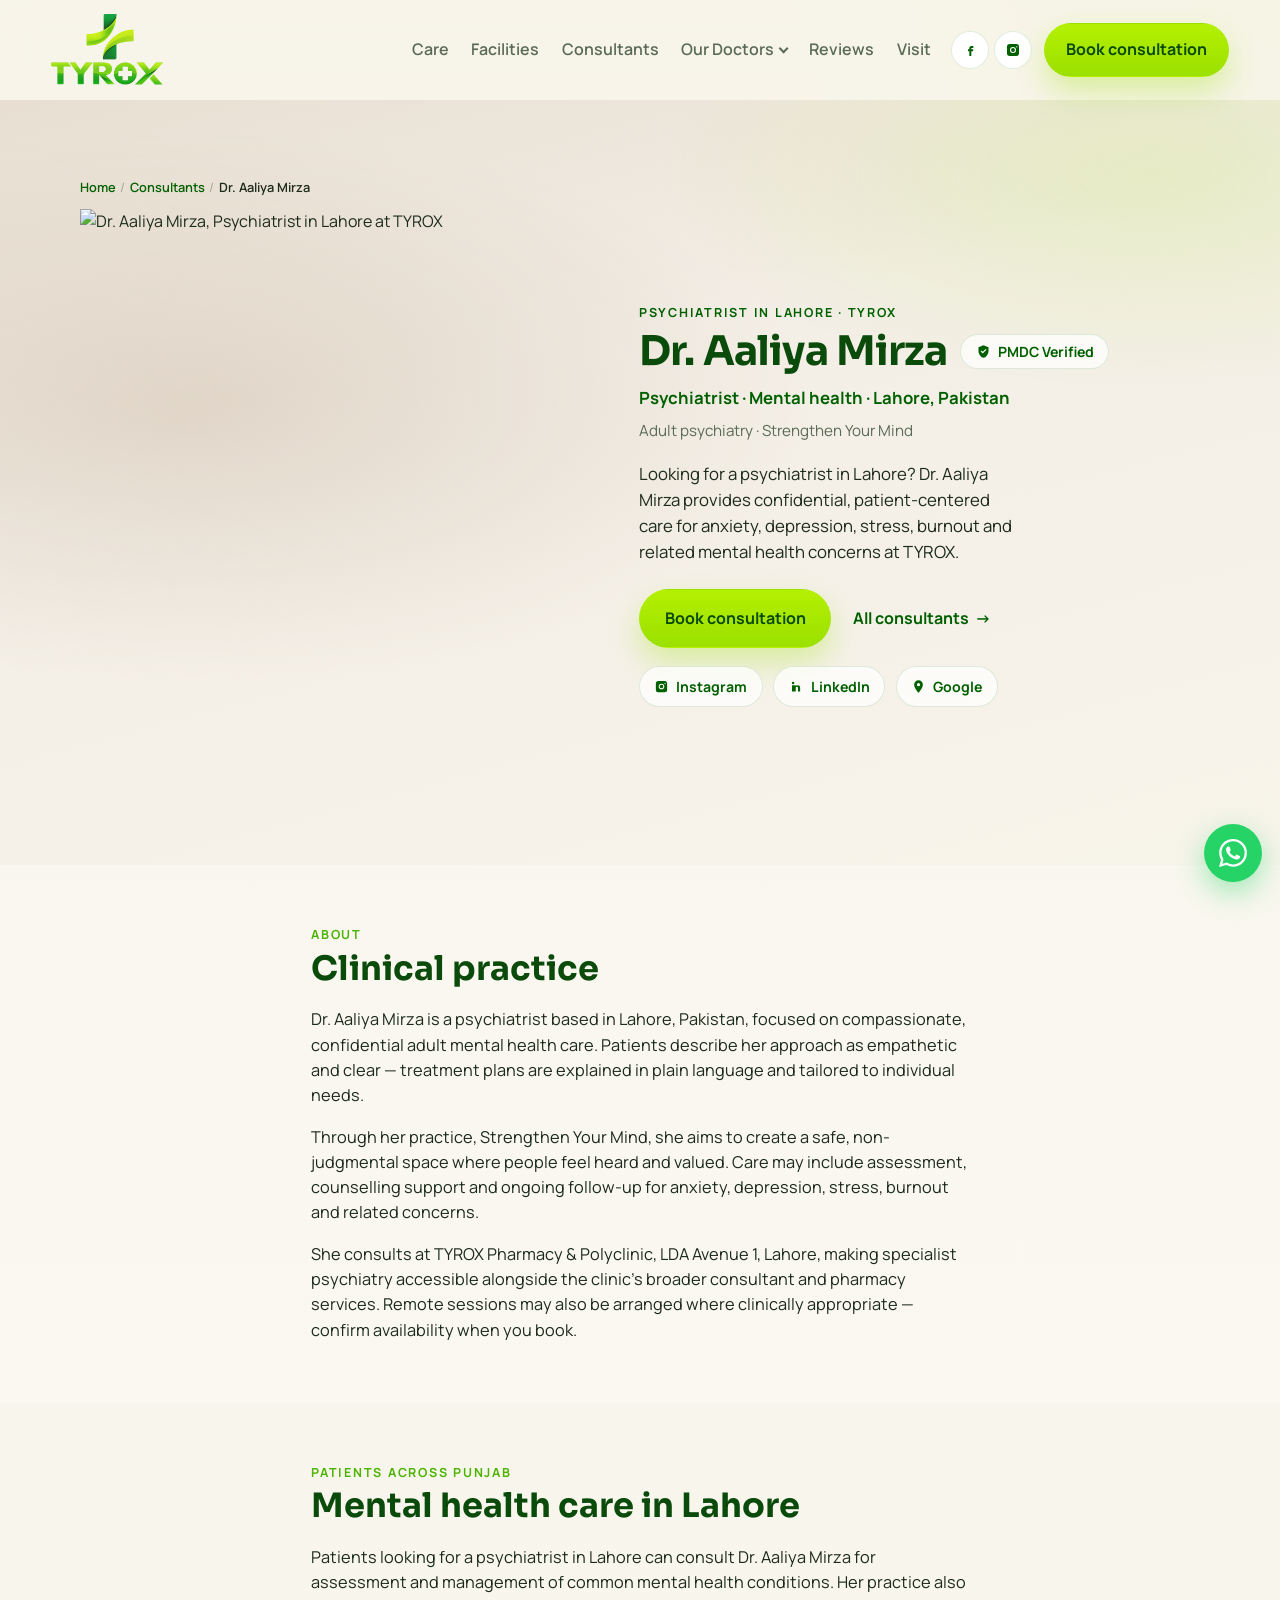
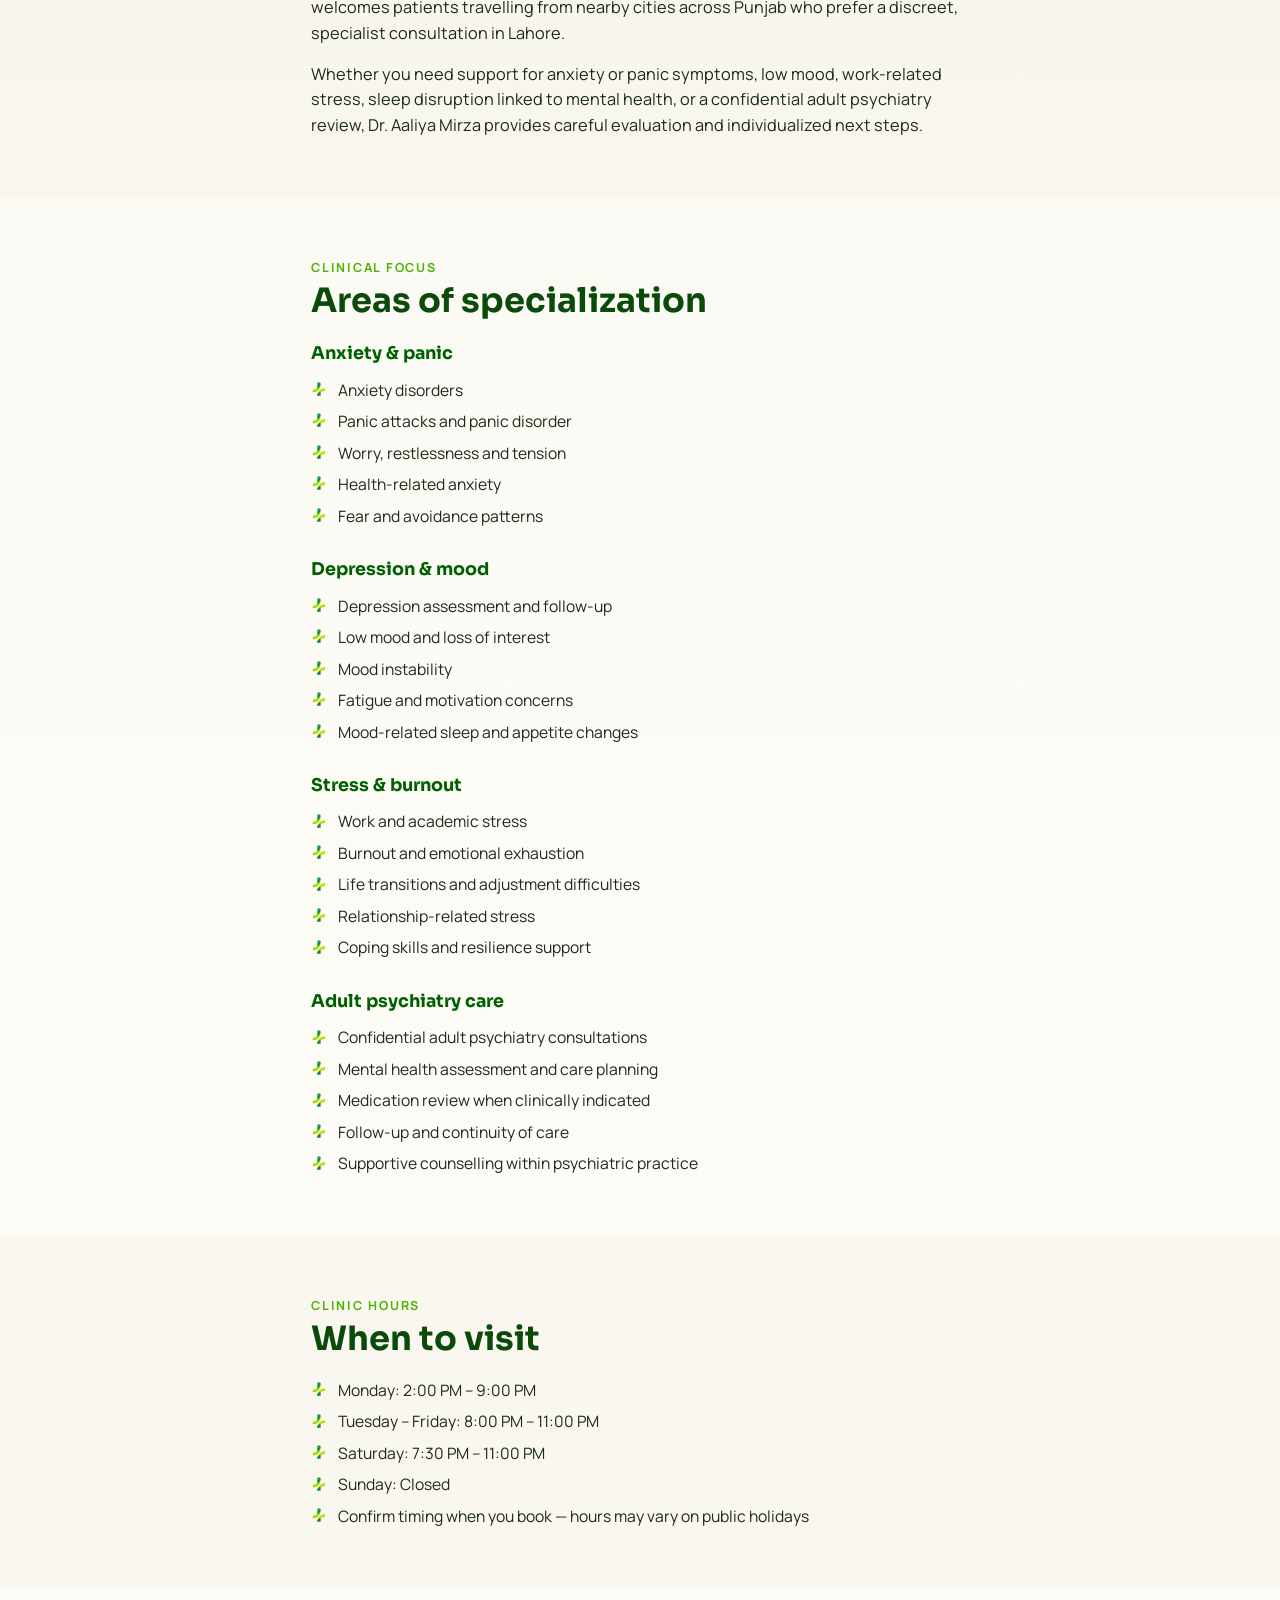
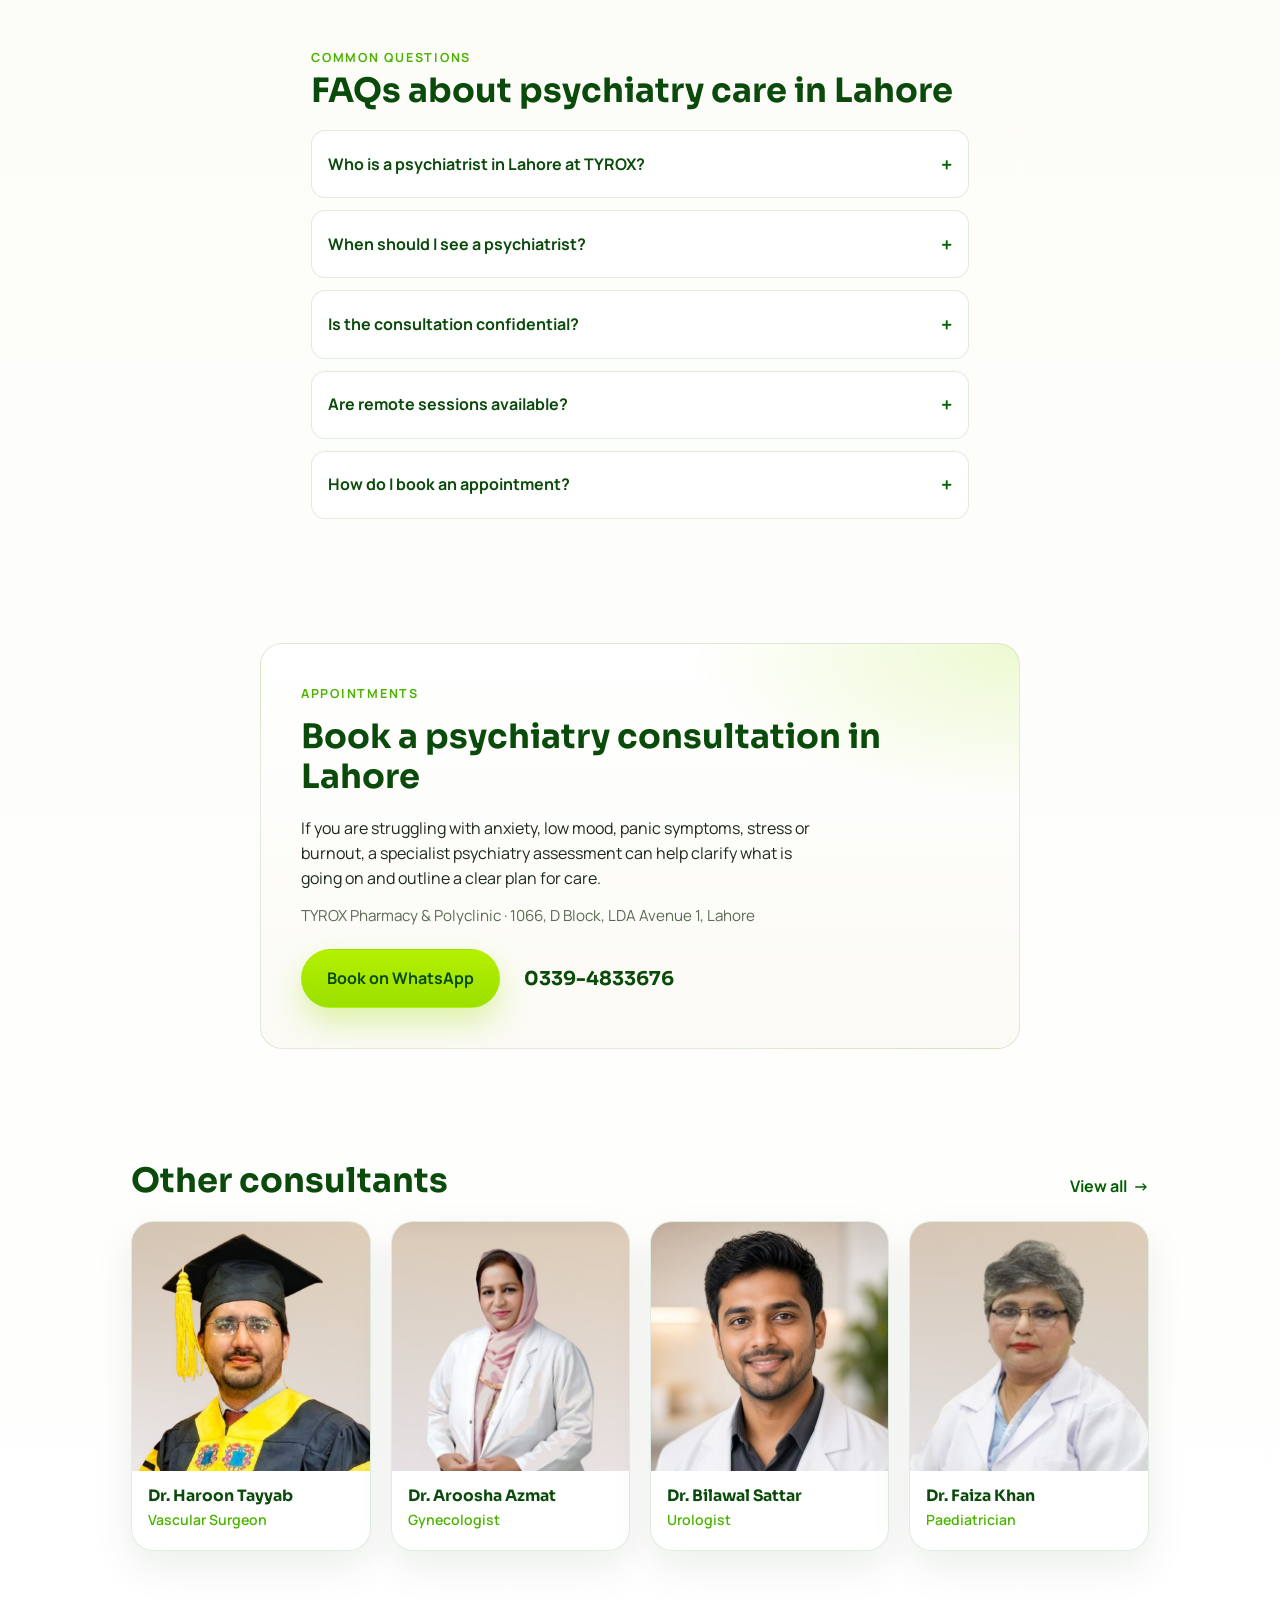
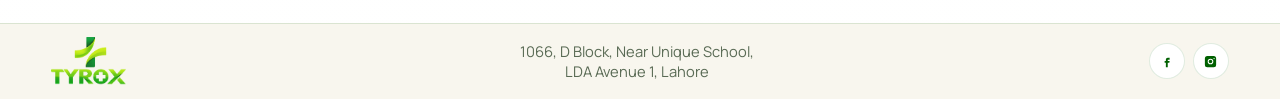
==== Consultants/aaliya_mirza_psychiatrist.html @ 0b0e2c8e "feat: add Dr. Aaliya Mirza psychiatrist consultant page Publish her profile with social links and wi" ====
<!DOCTYPE html>
<html lang="en">
<head>
  <meta charset="UTF-8" />
  <meta name="viewport" content="width=device-width, initial-scale=1" />
  <title>Dr. Aaliya Mirza — Psychiatrist in Lahore | TYROX</title>
  <meta name="description" content="Consult Dr. Aaliya Mirza, psychiatrist in Lahore at TYROX. Anxiety, depression, stress, burnout and confidential adult mental health care." />
  <meta name="keywords" content="psychiatrist in Lahore, psychiatrist Lahore, Dr Aaliya Mirza, anxiety treatment Lahore, depression specialist Lahore, mental health doctor Lahore, TYROX" />
  <meta name="robots" content="index, follow, max-image-preview:large" />
  <meta name="author" content="TYROX Pharmacy &amp; Polyclinic" />
  <meta name="geo.region" content="PK-PB" />
  <meta name="geo.placename" content="Lahore" />
  <link rel="canonical" href="https://tyrox.net/Consultants/aaliya_mirza_psychiatrist.html" />
  <meta property="og:type" content="profile" />
  <meta property="og:site_name" content="TYROX Pharmacy &amp; Polyclinic" />
  <meta property="og:locale" content="en_PK" />
  <meta property="og:url" content="https://tyrox.net/Consultants/aaliya_mirza_psychiatrist.html" />
  <meta property="og:title" content="Dr. Aaliya Mirza — Psychiatrist in Lahore" />
  <meta property="og:description" content="Anxiety, depression, stress and adult psychiatry care. Book at TYROX LDA Avenue 1, Lahore." />
  <meta property="og:image" content="https://tyrox.net/images/Doctor/doctor-aaliya.jpg" />
  <meta property="og:image:width" content="1080" />
  <meta property="og:image:height" content="1260" />
  <meta property="og:image:alt" content="Dr. Aaliya Mirza, Psychiatrist at TYROX Lahore" />
  <meta name="twitter:card" content="summary_large_image" />
  <meta name="twitter:title" content="Dr. Aaliya Mirza — Psychiatrist in Lahore" />
  <meta name="twitter:description" content="Confidential adult psychiatry and mental health consultation at TYROX, LDA Avenue 1, Lahore." />
  <meta name="twitter:image" content="https://tyrox.net/images/Doctor/doctor-aaliya.jpg" />
  <link rel="icon" href="../images/tyrox-mark.png" type="image/png" />
  <link rel="preload" as="image" href="../images/Doctor/thumbs/aaliya-720.jpg" fetchpriority="high" imagesrcset="../images/Doctor/thumbs/aaliya-720.jpg 720w, ../images/Doctor/doctor-aaliya.jpg 1080w" imagesizes="(max-width: 860px) min(100vw, 420px), min(42vw, 520px)" />
  <link rel="preconnect" href="https://fonts.googleapis.com" />
  <link rel="preconnect" href="https://fonts.gstatic.com" crossorigin />
  <link href="https://fonts.googleapis.com/css2?family=Manrope:wght@400;600;700;800&family=Sora:wght@600;700;800&display=swap" rel="stylesheet" />
  <link rel="stylesheet" href="../styles.css" />
  <script type="application/ld+json">
  {
    "@context": "https://schema.org",
    "@type": "Physician",
    "name": "Dr. Aaliya Mirza",
    "honorificPrefix": "Dr.",
    "image": "https://tyrox.net/images/Doctor/doctor-aaliya.jpg",
    "url": "https://tyrox.net/Consultants/aaliya_mirza_psychiatrist.html",
    "telephone": "+923394833676",
    "medicalSpecialty": ["Psychiatry"],
    "description": "Psychiatrist in Lahore providing confidential care for anxiety, depression, stress, burnout and adult mental health concerns at TYROX Pharmacy & Polyclinic, LDA Avenue 1.",
    "address": {
      "@type": "PostalAddress",
      "streetAddress": "1066, D Block, Near Unique School, LDA Avenue 1",
      "addressLocality": "Lahore",
      "addressRegion": "Punjab",
      "addressCountry": "PK"
    },
    "geo": {
      "@type": "GeoCoordinates",
      "latitude": 31.4223365,
      "longitude": 74.2009828
    },
    "areaServed": [
      { "@type": "City", "name": "Lahore" },
      { "@type": "AdministrativeArea", "name": "Punjab" }
    ],
    "worksFor": {
      "@type": "MedicalClinic",
      "name": "TYROX Pharmacy & Polyclinic",
      "url": "https://tyrox.net/"
    },
    "availableService": [
      { "@type": "MedicalTherapy", "name": "Anxiety and panic disorder care" },
      { "@type": "MedicalTherapy", "name": "Depression and mood disorder consultation" },
      { "@type": "MedicalTherapy", "name": "Stress and burnout counselling" },
      { "@type": "MedicalTherapy", "name": "Adult psychiatry consultation" }
    ],
    "sameAs": [
      "https://www.instagram.com/strengthen.your.mind_/",
      "https://www.linkedin.com/in/dr-aaliya-mirza-247473342/",
      "https://share.google/3AAuNwDma5KT6eksM"
    ]
  }
  </script>
  <script type="application/ld+json">
  {
    "@context": "https://schema.org",
    "@type": "BreadcrumbList",
    "itemListElement": [
      { "@type": "ListItem", "position": 1, "name": "Home", "item": "https://tyrox.net/" },
      { "@type": "ListItem", "position": 2, "name": "Consultants", "item": "https://tyrox.net/#doctors" },
      { "@type": "ListItem", "position": 3, "name": "Dr. Aaliya Mirza", "item": "https://tyrox.net/Consultants/aaliya_mirza_psychiatrist.html" }
    ]
  }
  </script>
  <script type="application/ld+json">
  {
    "@context": "https://schema.org",
    "@type": "FAQPage",
    "mainEntity": [
      {
        "@type": "Question",
        "name": "Who is a psychiatrist in Lahore at TYROX?",
        "acceptedAnswer": {
          "@type": "Answer",
          "text": "Dr. Aaliya Mirza is a psychiatrist in Lahore at TYROX Pharmacy & Polyclinic, LDA Avenue 1. She provides confidential adult mental health care for anxiety, depression, stress and related concerns."
        }
      },
      {
        "@type": "Question",
        "name": "What mental health concerns does Dr. Aaliya Mirza treat?",
        "acceptedAnswer": {
          "@type": "Answer",
          "text": "She sees patients for anxiety and panic symptoms, depression and mood concerns, stress and burnout, sleep-related distress linked to mental health, and other adult psychiatry consultations in a supportive, non-judgmental setting."
        }
      },
      {
        "@type": "Question",
        "name": "How do I book a consultation with Dr. Aaliya Mirza?",
        "acceptedAnswer": {
          "@type": "Answer",
          "text": "Book by WhatsApp or call 0339-4833676. Consultations are available at TYROX Pharmacy & Polyclinic, 1066 D Block, LDA Avenue 1, Lahore. Typical clinic hours include weekday evenings and Saturday evenings; Sunday is closed — confirm when booking."
        }
      }
    ]
  }
  </script>
</head>
<body class="is-booting page-doctor">
  <a class="skip-link" href="#main">Skip to content</a>

  <a
    class="whatsapp-float"
    href="https://wa.me/923394833676?text=Assalamualaikum%20TYROX%2C%20I%20would%20like%20to%20book%20a%20psychiatry%20consultation%20with%20Dr.%20Aaliya%20Mirza."
    target="_blank"
    rel="noopener noreferrer"
    aria-label="Book Dr. Aaliya on WhatsApp"
  >
    <svg viewBox="0 0 24 24" width="26" height="26" aria-hidden="true" focusable="false">
      <path fill="currentColor" d="M17.472 14.382c-.297-.149-1.758-.867-2.03-.967-.273-.099-.471-.148-.67.15-.197.297-.767.966-.94 1.164-.173.199-.347.223-.644.075-.297-.15-1.255-.463-2.39-1.475-.883-.788-1.48-1.761-1.653-2.059-.173-.297-.018-.458.13-.606.134-.133.298-.347.446-.52.149-.174.198-.298.298-.497.099-.198.05-.371-.025-.52-.075-.149-.669-1.612-.916-2.207-.242-.579-.487-.5-.669-.51-.173-.008-.371-.01-.57-.01-.198 0-.52.074-.792.372-.272.297-1.04 1.016-1.04 2.479 0 1.462 1.065 2.875 1.213 3.074.149.198 2.096 3.2 5.077 4.487.709.306 1.262.489 1.694.625.712.227 1.36.195 1.871.118.571-.085 1.758-.719 2.006-1.413.248-.694.248-1.289.173-1.413-.074-.124-.272-.198-.57-.347m-5.421 7.403h-.004a9.87 9.87 0 0 1-5.031-1.378l-.361-.214-3.741.982.998-3.648-.235-.374a9.86 9.86 0 0 1-1.51-5.26c.001-5.45 4.436-9.884 9.888-9.884 2.64 0 5.122 1.03 6.988 2.898a9.825 9.825 0 0 1 2.893 6.994c-.003 5.45-4.435 9.884-9.885 9.884m8.413-18.297A11.815 11.815 0 0 0 12.05 0C5.495 0 .16 5.335.157 11.892c0 2.096.547 4.142 1.588 5.945L.057 24l6.305-1.654a11.882 11.882 0 0 0 5.683 1.448h.005c6.554 0 11.89-5.335 11.893-11.893a11.821 11.821 0 0 0-3.48-8.413Z"/>
    </svg>
  </a>

  <header class="topbar" data-reveal="down">
    <a class="brand" href="../index.html" aria-label="TYROX Pharmacy & Polyclinic home">
      <img class="brand-logo" src="../images/TyroxLogo-hero.png" alt="TYROX Pharmacy &amp; Polyclinic" width="160" height="90" />
    </a>
    <nav class="nav" aria-label="Primary">
      <a href="../index.html#care">Care</a>
      <a href="../index.html#facilities">Facilities</a>
      <a href="../index.html#doctors">Consultants</a>
      <div class="nav-dropdown" data-nav-dropdown>
        <button type="button" class="nav-dropdown__toggle" aria-expanded="false" aria-haspopup="true">
          Our Doctors
          <span class="nav-dropdown__chev" aria-hidden="true"></span>
        </button>
        <div class="nav-dropdown__menu" hidden>
          <a href="haroon_tayyab_vascular-surgeon.html">Dr. Haroon Tayyab</a>
          <a href="aaliya_mirza_psychiatrist.html" aria-current="page">Dr. Aaliya Mirza</a>
        </div>
      </div>
      <a href="../index.html#reviews">Reviews</a>
      <a href="../index.html#visit">Visit</a>
      <a
        class="nav-book btn btn-primary"
        href="https://wa.me/923394833676?text=Assalamualaikum%20TYROX%2C%20I%20would%20like%20to%20book%20a%20psychiatry%20consultation%20with%20Dr.%20Aaliya%20Mirza."
        target="_blank"
        rel="noopener noreferrer"
      >Book consultation</a>
    </nav>
    <div class="header-actions">
      <div class="social-inline" aria-label="Social media">
        <a href="https://www.facebook.com/tyroxpharmacy/" target="_blank" rel="noopener noreferrer" aria-label="Facebook">
          <svg viewBox="0 0 24 24" aria-hidden="true"><path fill="currentColor" d="M14 9h3V6h-3c-1.7 0-3 1.3-3 3v2H9v3h2v7h3v-7h2.5l.5-3H14V9z"/></svg>
        </a>
        <a href="https://www.instagram.com/tyroxpolyclinic/" target="_blank" rel="noopener noreferrer" aria-label="Instagram">
          <svg viewBox="0 0 24 24" aria-hidden="true"><path fill="currentColor" d="M7 3h10a4 4 0 0 1 4 4v10a4 4 0 0 1-4 4H7a4 4 0 0 1-4-4V7a4 4 0 0 1 4-4zm5 4.5A4.5 4.5 0 1 0 16.5 12 4.5 4.5 0 0 0 12 7.5zm0 7.4A2.9 2.9 0 1 1 14.9 12 2.9 2.9 0 0 1 12 14.9zM17.7 6.2a1.05 1.05 0 1 0 1.05 1.05 1.05 1.05 0 0 0-1.05-1.05z"/></svg>
        </a>
      </div>
      <a
        class="btn btn-primary header-cta"
        href="https://wa.me/923394833676?text=Assalamualaikum%20TYROX%2C%20I%20would%20like%20to%20book%20a%20psychiatry%20consultation%20with%20Dr.%20Aaliya%20Mirza."
        target="_blank"
        rel="noopener noreferrer"
      >Book consultation</a>
      <button class="menu-toggle" type="button" aria-label="Open menu" aria-expanded="false">
        <span></span><span></span>
      </button>
    </div>
  </header>

  <main id="main">
    <section class="doc-hero" aria-labelledby="doc-name">
      <div class="doc-hero__bg" aria-hidden="true"></div>
      <nav class="doc-breadcrumbs" aria-label="Breadcrumb">
        <ol>
          <li><a href="../index.html">Home</a></li>
          <li><a href="../index.html#doctors">Consultants</a></li>
          <li aria-current="page">Dr. Aaliya Mirza</li>
        </ol>
      </nav>
      <div class="doc-hero__grid">
        <div class="doc-hero__photo">
          <img
            src="../images/Doctor/thumbs/aaliya-720.jpg"
            srcset="../images/Doctor/thumbs/aaliya-720.jpg 720w, ../images/Doctor/doctor-aaliya.jpg 1080w"
            sizes="(max-width: 860px) min(100vw, 420px), min(42vw, 520px)"
            alt="Dr. Aaliya Mirza, Psychiatrist in Lahore at TYROX"
            width="720"
            height="840"
            decoding="async"
            fetchpriority="high"
          />
        </div>
        <div class="doc-hero__copy">
          <p class="eyebrow">Psychiatrist in Lahore · TYROX</p>
          <div class="doc-hero__title-row">
            <h1 id="doc-name">Dr. Aaliya Mirza</h1>
            <p class="doc-badge" title="Pakistan Medical &amp; Dental Council verified">
              <svg viewBox="0 0 24 24" aria-hidden="true" focusable="false">
                <path fill="currentColor" d="M12 2 4 5v6.1c0 5.05 3.4 9.76 8 10.9 4.6-1.14 8-5.85 8-10.9V5l-8-3zm-1.2 13.2-3.4-3.4 1.4-1.4 2 2 4.6-4.6 1.4 1.4-6 6z"/>
              </svg>
              <span>PMDC Verified</span>
            </p>
          </div>
          <p class="doc-hero__role">Psychiatrist · Mental health · Lahore, Pakistan</p>
          <p class="doc-hero__creds">Adult psychiatry · Strengthen Your Mind</p>
          <p class="doc-hero__lede">
            Looking for a psychiatrist in Lahore? Dr. Aaliya Mirza provides confidential, patient-centered care for anxiety, depression, stress, burnout and related mental health concerns at TYROX.
          </p>
          <div class="doc-hero__actions">
            <a
              class="btn btn-primary btn-lg"
              href="https://wa.me/923394833676?text=Assalamualaikum%20TYROX%2C%20I%20would%20like%20to%20book%20a%20psychiatry%20consultation%20with%20Dr.%20Aaliya%20Mirza."
              target="_blank"
              rel="noopener noreferrer"
            >Book consultation</a>
            <a class="text-link" href="../index.html#doctors">All consultants</a>
          </div>
          <div class="doc-social" aria-label="Dr. Aaliya on social profiles">
            <a
              class="doc-social__link"
              href="https://www.instagram.com/strengthen.your.mind_/"
              target="_blank"
              rel="noopener noreferrer me"
              aria-label="Dr. Aaliya Mirza on Instagram"
            >
              <svg viewBox="0 0 24 24" aria-hidden="true"><path fill="currentColor" d="M7 3h10a4 4 0 0 1 4 4v10a4 4 0 0 1-4 4H7a4 4 0 0 1-4-4V7a4 4 0 0 1 4-4zm5 4.5A4.5 4.5 0 1 0 16.5 12 4.5 4.5 0 0 0 12 7.5zm0 7.4A2.9 2.9 0 1 1 14.9 12 2.9 2.9 0 0 1 12 14.9zM17.7 6.2a1.05 1.05 0 1 0 1.05 1.05 1.05 1.05 0 0 0-1.05-1.05z"/></svg>
              <span>Instagram</span>
            </a>
            <a
              class="doc-social__link"
              href="https://www.linkedin.com/in/dr-aaliya-mirza-247473342/"
              target="_blank"
              rel="noopener noreferrer me"
              aria-label="Dr. Aaliya Mirza on LinkedIn"
            >
              <svg viewBox="0 0 24 24" aria-hidden="true"><path fill="currentColor" d="M6.5 8.5A2 2 0 1 1 6.5 4.5a2 2 0 0 1 0 4zM4.75 20h3.5V10H4.75zM13.2 10c-1.2 0-2.05.55-2.45 1.2V10H7.4c.05 1.05 0 10 0 10h3.35v-5.55c0-.3.02-.6.12-.82.25-.6.82-1.22 1.78-1.22 1.25 0 1.75.95 1.75 2.35V20H17.8v-5.9C17.8 11.15 16.25 10 14.55 10c-1.05 0-1.85.45-2.35 1.15z"/></svg>
              <span>LinkedIn</span>
            </a>
            <a
              class="doc-social__link"
              href="https://share.google/3AAuNwDma5KT6eksM"
              target="_blank"
              rel="noopener noreferrer me"
              aria-label="Dr. Aaliya Mirza on Google"
            >
              <svg viewBox="0 0 24 24" aria-hidden="true"><path fill="currentColor" d="M12 2a7 7 0 0 0-7 7c0 5.25 7 13 7 13s7-7.75 7-13a7 7 0 0 0-7-7zm0 9.5A2.5 2.5 0 1 1 14.5 9 2.5 2.5 0 0 1 12 11.5z"/></svg>
              <span>Google</span>
            </a>
          </div>
        </div>
      </div>
    </section>

    <section class="section doc-section" aria-labelledby="about-heading">
      <div class="doc-section__inner" data-reveal="up">
        <p class="eyebrow dark">About</p>
        <h2 id="about-heading">Clinical practice</h2>
        <div class="doc-prose">
          <p>
            Dr. Aaliya Mirza is a psychiatrist based in Lahore, Pakistan, focused on compassionate, confidential adult mental health care. Patients describe her approach as empathetic and clear — treatment plans are explained in plain language and tailored to individual needs.
          </p>
          <p>
            Through her practice, Strengthen Your Mind, she aims to create a safe, non-judgmental space where people feel heard and valued. Care may include assessment, counselling support and ongoing follow-up for anxiety, depression, stress, burnout and related concerns.
          </p>
          <p>
            She consults at TYROX Pharmacy &amp; Polyclinic, LDA Avenue 1, Lahore, making specialist psychiatry accessible alongside the clinic’s broader consultant and pharmacy services. Remote sessions may also be arranged where clinically appropriate — confirm availability when you book.
          </p>
        </div>
      </div>
    </section>

    <section class="section doc-section doc-section--soft" aria-labelledby="reach-heading">
      <div class="doc-section__inner" data-reveal="up">
        <p class="eyebrow dark">Patients across Punjab</p>
        <h2 id="reach-heading">Mental health care in Lahore</h2>
        <div class="doc-prose">
          <p>
            Patients looking for a psychiatrist in Lahore can consult Dr. Aaliya Mirza for assessment and management of common mental health conditions. Her practice also welcomes patients travelling from nearby cities across Punjab who prefer a discreet, specialist consultation in Lahore.
          </p>
          <p>
            Whether you need support for anxiety or panic symptoms, low mood, work-related stress, sleep disruption linked to mental health, or a confidential adult psychiatry review, Dr. Aaliya Mirza provides careful evaluation and individualized next steps.
          </p>
        </div>
      </div>
    </section>

    <section class="section doc-section" aria-labelledby="focus-heading">
      <div class="doc-section__inner" data-reveal="up">
        <p class="eyebrow dark">Clinical focus</p>
        <h2 id="focus-heading">Areas of specialization</h2>
        <div class="doc-focus">
          <article class="doc-focus__block">
            <h3>Anxiety &amp; panic</h3>
            <ul>
              <li>Anxiety disorders</li>
              <li>Panic attacks and panic disorder</li>
              <li>Worry, restlessness and tension</li>
              <li>Health-related anxiety</li>
              <li>Fear and avoidance patterns</li>
            </ul>
          </article>
          <article class="doc-focus__block">
            <h3>Depression &amp; mood</h3>
            <ul>
              <li>Depression assessment and follow-up</li>
              <li>Low mood and loss of interest</li>
              <li>Mood instability</li>
              <li>Fatigue and motivation concerns</li>
              <li>Mood-related sleep and appetite changes</li>
            </ul>
          </article>
          <article class="doc-focus__block">
            <h3>Stress &amp; burnout</h3>
            <ul>
              <li>Work and academic stress</li>
              <li>Burnout and emotional exhaustion</li>
              <li>Life transitions and adjustment difficulties</li>
              <li>Relationship-related stress</li>
              <li>Coping skills and resilience support</li>
            </ul>
          </article>
          <article class="doc-focus__block">
            <h3>Adult psychiatry care</h3>
            <ul>
              <li>Confidential adult psychiatry consultations</li>
              <li>Mental health assessment and care planning</li>
              <li>Medication review when clinically indicated</li>
              <li>Follow-up and continuity of care</li>
              <li>Supportive counselling within psychiatric practice</li>
            </ul>
          </article>
        </div>
      </div>
    </section>

    <section class="section doc-section doc-section--soft" aria-labelledby="hours-heading">
      <div class="doc-section__inner" data-reveal="up">
        <p class="eyebrow dark">Clinic hours</p>
        <h2 id="hours-heading">When to visit</h2>
        <ul class="doc-creds">
          <li>Monday: 2:00 PM – 9:00 PM</li>
          <li>Tuesday – Friday: 8:00 PM – 11:00 PM</li>
          <li>Saturday: 7:30 PM – 11:00 PM</li>
          <li>Sunday: Closed</li>
          <li>Confirm timing when you book — hours may vary on public holidays</li>
        </ul>
      </div>
    </section>

    <section class="section doc-section" aria-labelledby="faq-heading">
      <div class="doc-section__inner" data-reveal="up">
        <p class="eyebrow dark">Common questions</p>
        <h2 id="faq-heading">FAQs about psychiatry care in Lahore</h2>
        <div class="doc-faq">
          <details class="doc-faq__item">
            <summary>Who is a psychiatrist in Lahore at TYROX?</summary>
            <p>Dr. Aaliya Mirza is a psychiatrist in Lahore at TYROX Pharmacy &amp; Polyclinic, LDA Avenue 1. She provides confidential adult mental health care for anxiety, depression, stress, burnout and related concerns.</p>
          </details>
          <details class="doc-faq__item">
            <summary>When should I see a psychiatrist?</summary>
            <p>Consider a consultation if anxiety, low mood, panic symptoms, stress or sleep-related distress is affecting your daily life, work, studies or relationships — or if symptoms are getting harder to manage alone.</p>
          </details>
          <details class="doc-faq__item">
            <summary>Is the consultation confidential?</summary>
            <p>Yes. Psychiatry visits are handled privately. Dr. Aaliya Mirza aims to provide a safe, non-judgmental environment where patients feel heard and respected.</p>
          </details>
          <details class="doc-faq__item">
            <summary>Are remote sessions available?</summary>
            <p>Remote sessions may be offered where clinically appropriate. Ask about availability when you book your appointment.</p>
          </details>
          <details class="doc-faq__item">
            <summary>How do I book an appointment?</summary>
            <p>Call or WhatsApp <a href="tel:+923394833676">0339-4833676</a>, or use the Book consultation button on this page. Visits are at TYROX Pharmacy &amp; Polyclinic, 1066 D Block, LDA Avenue 1, Lahore.</p>
          </details>
        </div>
      </div>
    </section>

    <section class="section doc-book" aria-labelledby="book-heading">
      <div class="doc-book__inner" data-reveal="up">
        <p class="eyebrow dark">Appointments</p>
        <h2 id="book-heading">Book a psychiatry consultation in Lahore</h2>
        <p>
          If you are struggling with anxiety, low mood, panic symptoms, stress or burnout, a specialist psychiatry assessment can help clarify what is going on and outline a clear plan for care.
        </p>
        <p class="doc-book__place">TYROX Pharmacy &amp; Polyclinic · 1066, D Block, LDA Avenue 1, Lahore</p>
        <div class="doc-book__actions">
          <a
            class="btn btn-primary btn-lg"
            href="https://wa.me/923394833676?text=Assalamualaikum%20TYROX%2C%20I%20would%20like%20to%20book%20a%20psychiatry%20consultation%20with%20Dr.%20Aaliya%20Mirza."
            target="_blank"
            rel="noopener noreferrer"
          >Book on WhatsApp</a>
          <a class="doc-book__phone" href="tel:+923394833676">0339-4833676</a>
        </div>
      </div>
    </section>

    <section class="section doc-others" aria-labelledby="others-heading">
      <div class="doc-others__inner" data-reveal="up">
        <div class="doc-others__head">
          <h2 id="others-heading">Other consultants</h2>
          <a class="text-link" href="../index.html#doctors">View all</a>
        </div>
        <div class="doc-others__row">
          <a class="doc-other" href="haroon_tayyab_vascular-surgeon.html">
            <div class="doc-other__photo">
              <img src="../images/Doctor/thumbs/haroon-720.jpg" alt="Dr. Haroon Tayyab" width="480" height="560" loading="lazy" decoding="async" />
            </div>
            <div class="doc-other__meta">
              <span>Dr. Haroon Tayyab</span>
              <small>Vascular Surgeon</small>
            </div>
          </a>
          <a class="doc-other" href="../index.html#doctors">
            <div class="doc-other__photo">
              <img src="../images/Doctor/thumbs/aroosha-480.jpg" alt="Dr. Aroosha Azmat" width="480" height="560" loading="lazy" decoding="async" />
            </div>
            <div class="doc-other__meta">
              <span>Dr. Aroosha Azmat</span>
              <small>Gynecologist</small>
            </div>
          </a>
          <a class="doc-other" href="../index.html#doctors">
            <div class="doc-other__photo">
              <img src="../images/Doctor/thumbs/bilawal-480.jpg" alt="Dr. Bilawal Sattar" width="480" height="560" loading="lazy" decoding="async" />
            </div>
            <div class="doc-other__meta">
              <span>Dr. Bilawal Sattar</span>
              <small>Urologist</small>
            </div>
          </a>
          <a class="doc-other" href="../index.html#doctors">
            <div class="doc-other__photo">
              <img src="../images/Doctor/thumbs/faiza-480.jpg" alt="Dr. Faiza Khan" width="480" height="560" loading="lazy" decoding="async" />
            </div>
            <div class="doc-other__meta">
              <span>Dr. Faiza Khan</span>
              <small>Paediatrician</small>
            </div>
          </a>
        </div>
      </div>
    </section>
  </main>

  <div class="doc-sticky-book" aria-hidden="false">
    <a
      class="btn btn-primary"
      href="https://wa.me/923394833676?text=Assalamualaikum%20TYROX%2C%20I%20would%20like%20to%20book%20a%20psychiatry%20consultation%20with%20Dr.%20Aaliya%20Mirza."
      target="_blank"
      rel="noopener noreferrer"
    >Book consultation</a>
  </div>

  <footer class="footer" data-reveal="up">
    <div class="footer-brand">
      <a class="brand" href="../index.html" aria-label="TYROX Pharmacy &amp; Polyclinic home">
        <img src="../images/TyroxLogo-hero.png" alt="TYROX Pharmacy &amp; Polyclinic" width="150" height="90" />
      </a>
    </div>
    <div class="footer-address">
      <p>1066, D Block, Near Unique School,<br />LDA Avenue 1, Lahore</p>
    </div>
    <div class="footer-social" aria-label="Social media">
      <a href="https://www.facebook.com/tyroxpharmacy/" target="_blank" rel="noopener noreferrer" aria-label="Facebook">
        <svg viewBox="0 0 24 24" aria-hidden="true"><path fill="currentColor" d="M14 9h3V6h-3c-1.7 0-3 1.3-3 3v2H9v3h2v7h3v-7h2.5l.5-3H14V9z"/></svg>
      </a>
      <a href="https://www.instagram.com/tyroxpolyclinic/" target="_blank" rel="noopener noreferrer" aria-label="Instagram">
        <svg viewBox="0 0 24 24" aria-hidden="true"><path fill="currentColor" d="M7 3h10a4 4 0 0 1 4 4v10a4 4 0 0 1-4 4H7a4 4 0 0 1-4-4V7a4 4 0 0 1 4-4zm5 4.5A4.5 4.5 0 1 0 16.5 12 4.5 4.5 0 0 0 12 7.5zm0 7.4A2.9 2.9 0 1 1 14.9 12 2.9 2.9 0 0 1 12 14.9zM17.7 6.2a1.05 1.05 0 1 0 1.05 1.05 1.05 1.05 0 0 0-1.05-1.05z"/></svg>
      </a>
    </div>
  </footer>

  <script src="../script.js"></script>
</body>
</html>
---- styles.css ----
:root {
  --cream: #f7f4ea;
  --ink: #0a4a0a;
  --forest: #006000;
  --brand: #4cb400;
  --lime: #9be000;
  --lime-bright: #b4f000;
  --lime-deep: #7fc400;
  --charcoal: #1c2a1a;
  --muted: #5a6b55;
  --white: #ffffff;
  --line: rgba(0, 96, 0, 0.12);
  --shadow: 0 22px 50px rgba(0, 64, 0, 0.1);
  --radius: 22px;
  --service-panel-height: clamp(360px, 48vw, 440px);
  /* Keep layouts readable on 27–32"+ monitors instead of stretching edge-to-edge */
  --content-max: 1200px;
  --page-inline: max(clamp(1.25rem, 4vw, 3.5rem), calc((100vw - var(--content-max)) / 2));
  --mark-icon: url("images/tyrox-mark-icon.png") center / contain no-repeat;
  --font-display: "Sora", "Manrope", sans-serif;
  --font-body: "Manrope", system-ui, sans-serif;
  --ease: cubic-bezier(0.22, 1, 0.36, 1);
  --ease-out: cubic-bezier(0.16, 1, 0.3, 1);
}

*,
*::before,
*::after {
  box-sizing: border-box;
}

html {
  scroll-behavior: smooth;
}

body {
  margin: 0;
  font-family: var(--font-body);
  color: var(--charcoal);
  background:
    radial-gradient(900px 480px at 100% 0%, rgba(155, 224, 0, 0.18), transparent 55%),
    linear-gradient(180deg, var(--cream) 0%, #fbfaf4 42%, var(--white) 100%);
  min-height: 100vh;
  line-height: 1.55;
}

body.menu-open {
  overflow: hidden;
}

body.is-booting {
  overflow: hidden;
}

body.is-booting .topbar {
  opacity: 0;
  transform: translateY(-16px);
}

body.is-ready .topbar {
  opacity: 1;
  transform: none;
  transition:
    opacity 1.05s var(--ease-out) 0.55s,
    transform 1.05s var(--ease-out) 0.55s,
    border-color 0.35s var(--ease),
    background 0.35s var(--ease),
    box-shadow 0.35s var(--ease);
}

img {
  max-width: 100%;
  display: block;
}

a {
  color: inherit;
  text-decoration: none;
}

button {
  font: inherit;
}

.skip-link {
  position: absolute;
  left: -999px;
  top: 0;
  background: var(--ink);
  color: var(--white);
  padding: 0.75rem 1rem;
  z-index: 100;
}

.skip-link:focus {
  left: 1rem;
  top: 1rem;
}

/* ---------- Luxevia-style reveals ---------- */
[data-reveal] {
  opacity: 0;
  transition:
    opacity 0.9s var(--ease-out),
    transform 0.9s var(--ease-out),
    clip-path 1s var(--ease-out);
  will-change: opacity, transform;
}

[data-reveal="up"] {
  transform: translate3d(0, 48px, 0);
}

[data-reveal="down"] {
  transform: translate3d(0, -32px, 0);
}

[data-reveal="left"] {
  transform: translate3d(-48px, 0, 0);
}

[data-reveal="right"] {
  transform: translate3d(48px, 0, 0);
}

[data-reveal].is-visible {
  opacity: 1;
  transform: translate3d(0, 0, 0);
  will-change: auto;
}

.media-reveal {
  overflow: hidden;
  position: relative;
  isolation: isolate;
}

.media-reveal::after {
  content: "";
  position: absolute;
  inset: 0;
  background: var(--lime);
  transform: scaleX(1);
  transform-origin: right;
  transition: transform 1s var(--ease-out);
  z-index: 1;
  pointer-events: none;
}

.media-reveal img {
  transform: scale(1.08);
  transition: transform 1.2s var(--ease-out);
}

.media-reveal.is-revealed::after,
[data-reveal].is-visible .media-reveal::after,
[data-reveal].is-visible.media-reveal::after {
  transform: scaleX(0);
  transform-origin: left;
}

.media-reveal.is-revealed img,
[data-reveal].is-visible .media-reveal img,
[data-reveal].is-visible.media-reveal img {
  transform: scale(1);
}

@media (prefers-reduced-motion: reduce) {
  [data-reveal] {
    opacity: 1;
    transform: none;
    transition: none;
  }

  .media-reveal::after {
    display: none;
  }

  .media-reveal img,
  .hero-photo,
  .hero-lqip,
  .lazy-img {
    transition: none !important;
    animation: none !important;
    filter: none !important;
  }

  body.is-booting .topbar,
  .hero-panel,
  .hero-media,
  .hero-controls,
  [data-hero-enter] {
    opacity: 1 !important;
    transform: none !important;
    filter: none !important;
    animation: none !important;
  }

  .hero-slide.is-active.is-loaded .hero-photo {
    animation: none !important;
  }

  .doctor-card__inner {
    min-height: 0;
    display: flex;
    flex-direction: column;
    transition: none;
    transform: none !important;
  }

  .doctor-card__face {
    position: relative;
    inset: auto;
    transform: none !important;
  }

  .doctor-card__face--back {
    margin-top: 0.75rem;
  }
}

/* ---------- Header ---------- */
.topbar {
  position: sticky;
  top: 0;
  z-index: 40;
  display: flex;
  align-items: center;
  gap: 1.25rem;
  padding: 0.85rem var(--page-inline);
  backdrop-filter: blur(16px);
  -webkit-backdrop-filter: blur(16px);
  background: rgba(247, 244, 234, 0.88);
  border-bottom: 1px solid transparent;
  transition:
    border-color 0.35s var(--ease),
    background 0.35s var(--ease),
    box-shadow 0.35s var(--ease),
    backdrop-filter 0.35s var(--ease);
}

.topbar.scrolled {
  background: rgba(247, 244, 234, 0.42);
  border-bottom-color: rgba(0, 96, 0, 0.08);
  box-shadow: none;
  backdrop-filter: blur(18px) saturate(1.15);
  -webkit-backdrop-filter: blur(18px) saturate(1.15);
}

.brand-logo {
  height: 64px;
  width: auto;
  object-fit: contain;
}

.nav {
  display: none;
  gap: 1.4rem;
  margin-left: auto;
  font-weight: 600;
  color: var(--muted);
}

.nav a {
  position: relative;
  transition: color 0.25s var(--ease);
}

.nav a::after {
  content: "";
  position: absolute;
  left: 0;
  bottom: -0.35rem;
  width: 100%;
  height: 2px;
  background: var(--lime);
  transform: scaleX(0);
  transform-origin: left;
  transition: transform 0.35s var(--ease);
}

.nav a:hover,
.nav a:focus-visible {
  color: var(--forest);
}

.nav a:hover::after,
.nav a:focus-visible::after {
  transform: scaleX(1);
}

.nav-dropdown {
  position: relative;
  display: flex;
  align-items: center;
}

.nav-dropdown__toggle {
  display: inline-flex;
  align-items: center;
  gap: 0.35rem;
  padding: 0;
  border: 0;
  background: transparent;
  font: inherit;
  font-weight: 600;
  color: var(--muted);
  cursor: pointer;
  position: relative;
  transition: color 0.25s var(--ease);
}

.nav-dropdown__toggle::after {
  content: "";
  position: absolute;
  left: 0;
  bottom: -0.35rem;
  width: 100%;
  height: 2px;
  background: var(--lime);
  transform: scaleX(0);
  transform-origin: left;
  transition: transform 0.35s var(--ease);
}

.nav-dropdown__toggle:hover,
.nav-dropdown__toggle:focus-visible,
.nav-dropdown.is-open .nav-dropdown__toggle {
  color: var(--forest);
}

.nav-dropdown__toggle:hover::after,
.nav-dropdown__toggle:focus-visible::after,
.nav-dropdown.is-open .nav-dropdown__toggle::after {
  transform: scaleX(1);
}

.nav-dropdown__chev {
  width: 0.45rem;
  height: 0.45rem;
  border-right: 2px solid currentColor;
  border-bottom: 2px solid currentColor;
  transform: translateY(-1px) rotate(45deg);
  transition: transform 0.25s var(--ease);
}

.nav-dropdown.is-open .nav-dropdown__chev {
  transform: translateY(1px) rotate(225deg);
}

.nav-dropdown__menu {
  position: absolute;
  top: calc(100% + 0.85rem);
  left: 50%;
  transform: translateX(-50%);
  width: max-content;
  min-width: 100%;
  max-width: min(16rem, 70vw);
  padding: 0.45rem;
  border-radius: 14px;
  background: rgba(255, 255, 255, 0.98);
  border: 1px solid var(--line);
  box-shadow: 0 18px 40px rgba(0, 64, 0, 0.12);
  z-index: 40;
  display: grid;
  gap: 0.15rem;
}

.nav-dropdown__menu[hidden] {
  display: none;
}

.nav-dropdown__menu a {
  display: block;
  padding: 0.75rem 0.85rem;
  border-radius: 10px;
  color: var(--charcoal);
  font-size: 0.92rem;
  line-height: 1.35;
  font-weight: 600;
  text-align: center;
  white-space: nowrap;
  overflow: hidden;
  text-overflow: ellipsis;
  max-width: 100%;
}

.nav-dropdown__menu a::after {
  display: none;
}

.nav-dropdown__menu a:hover,
.nav-dropdown__menu a:focus-visible,
.nav-dropdown__menu a[aria-current="page"] {
  background: rgba(155, 224, 0, 0.16);
  color: var(--ink);
}

.header-actions {
  display: flex;
  align-items: center;
  gap: 0.75rem;
  margin-left: auto;
}

.social-inline {
  display: none;
  gap: 0.35rem;
}

.social-inline a {
  width: 38px;
  height: 38px;
  border-radius: 999px;
  display: grid;
  place-items: center;
  background: var(--white);
  border: 1px solid var(--line);
  color: var(--forest);
  transition: transform 0.25s var(--ease), background 0.25s var(--ease);
}

.social-inline a:hover {
  transform: translateY(-2px);
  background: var(--lime);
}

.social-inline svg {
  width: 16px;
  height: 16px;
}

.header-cta {
  display: none;
}

.menu-toggle {
  width: 44px;
  height: 44px;
  border: 1px solid var(--line);
  border-radius: 999px;
  background: var(--white);
  display: grid;
  place-content: center;
  gap: 6px;
  cursor: pointer;
}

.menu-toggle span {
  display: block;
  width: 18px;
  height: 2px;
  background: var(--ink);
  transition: transform 0.3s var(--ease);
}

.menu-toggle[aria-expanded="true"] span:first-child {
  transform: translateY(4px) rotate(45deg);
}

.menu-toggle[aria-expanded="true"] span:last-child {
  transform: translateY(-4px) rotate(-45deg);
}

/* ---------- Buttons ---------- */
.btn {
  display: inline-flex;
  align-items: center;
  justify-content: center;
  gap: 0.5rem;
  padding: 0.85rem 1.3rem;
  border-radius: 999px;
  border: 1px solid transparent;
  font-weight: 700;
  cursor: pointer;
  transition: transform 0.3s var(--ease), background 0.3s var(--ease), color 0.3s var(--ease), box-shadow 0.3s var(--ease);
}

.btn:hover {
  transform: translateY(-2px);
}

.btn-lg {
  padding: 1rem 1.55rem;
}

.btn-primary {
  background: linear-gradient(180deg, var(--lime-bright), var(--lime));
  color: var(--ink);
  box-shadow: 0 14px 30px rgba(155, 224, 0, 0.32);
}

.btn-primary:hover {
  background: linear-gradient(180deg, var(--lime), var(--lime-deep));
}

.btn-outline {
  background: transparent;
  border-color: rgba(0, 96, 0, 0.25);
  color: var(--forest);
}

.btn-outline:hover {
  background: rgba(155, 224, 0, 0.15);
}

.text-link {
  font-weight: 700;
  color: var(--forest);
  display: inline-flex;
  align-items: center;
  gap: 0.35rem;
}

.text-link::after {
  content: "→";
  transition: transform 0.25s var(--ease);
}

.text-link:hover::after {
  transform: translateX(4px);
}

.cross {
  display: inline-block;
  width: 1.35rem;
  height: 1.35rem;
  flex: 0 0 auto;
  background: var(--mark-icon);
  font-size: 0;
  color: transparent;
  overflow: hidden;
}

/* ---------- Hero: left content + full-bleed slider ---------- */
.hero {
  position: relative;
  isolation: isolate;
  min-height: min(92svh, 880px);
  display: grid;
  align-items: stretch;
  padding: 0;
  overflow: hidden;
}

.hero-split {
  position: relative;
  z-index: 2;
  display: grid;
  align-items: center;
  width: 100%;
  min-height: inherit;
  pointer-events: none;
}

.hero-panel {
  pointer-events: auto;
  display: flex;
  flex-direction: column;
  justify-content: center;
  align-items: center;
  text-align: center;
  gap: 1.1rem;
  width: min(100%, 560px);
  margin: clamp(1.25rem, 4vw, 2.5rem);
  padding: clamp(1.5rem, 4vw, 2.75rem);
  border-radius: 24px;
  background: linear-gradient(
    145deg,
    rgba(247, 244, 234, 0.28) 0%,
    rgba(255, 255, 255, 0.14) 55%,
    rgba(155, 224, 0, 0.1) 100%
  );
  border: 1px solid rgba(255, 255, 255, 0.35);
  box-shadow:
    0 20px 50px rgba(0, 20, 0, 0.22),
    inset 0 1px 0 rgba(255, 255, 255, 0.35);
  backdrop-filter: blur(18px) saturate(1.25);
  -webkit-backdrop-filter: blur(18px) saturate(1.25);
  isolation: isolate;
  opacity: 0;
  transform: translate3d(0, 48vh, 0);
  will-change: transform, opacity;
}

.hero-panel .eyebrow {
  color: var(--lime);
  text-shadow: 0 2px 16px rgba(0, 0, 0, 0.35);
}

.hero-panel .hero-lede {
  color: rgba(255, 255, 255, 0.92);
  text-shadow: 0 2px 18px rgba(0, 0, 0, 0.45);
}

.hero-panel .hero-meta {
  color: #fff;
}

.hero-panel .btn-outline {
  border-color: rgba(255, 255, 255, 0.7);
  color: #fff;
  background: rgba(255, 255, 255, 0.08);
}

.hero-panel .btn-outline:hover {
  background: rgba(255, 255, 255, 0.18);
}

.eyebrow {
  margin: 0;
  text-transform: uppercase;
  letter-spacing: 0.14em;
  font-size: 0.78rem;
  font-weight: 700;
  color: var(--forest);
}

.eyebrow.dark {
  color: var(--brand);
}

.brand-hero {
  margin: 0;
  display: flex;
  justify-content: center;
  width: 100%;
}

.hero-logo {
  width: min(100%, 340px);
  height: auto;
  filter: drop-shadow(0 12px 28px rgba(0, 0, 0, 0.35));
}

.hero-lede {
  margin: 0;
  max-width: 34rem;
  color: var(--muted);
  font-size: clamp(1rem, 2.2vw, 1.15rem);
}

.hero-actions {
  display: flex;
  flex-wrap: wrap;
  justify-content: center;
  gap: 0.75rem;
}

.hero-meta {
  display: flex;
  flex-wrap: wrap;
  justify-content: center;
  gap: 0.65rem 1.1rem;
  margin-top: 0.35rem;
  font-size: 0.92rem;
  font-weight: 600;
  color: var(--forest);
}

.hero-meta span {
  display: inline-flex;
  align-items: center;
  gap: 0.4rem;
}

.hero-meta span::before {
  content: "";
  width: 1.1rem;
  height: 1.1rem;
  display: inline-block;
  flex: 0 0 auto;
  background: var(--mark-icon);
}

.hero-media {
  position: absolute;
  inset: 0;
  z-index: 0;
  background: #004000;
  overflow: hidden;
  opacity: 0;
  transform: translate3d(0, 18vh, 0);
  will-change: transform, opacity;
}

body.is-ready .hero-media {
  animation: heroFromBottom 1.45s var(--ease-out) forwards;
}

.hero-media::after {
  content: "";
  position: absolute;
  inset: 0;
  z-index: 1;
  pointer-events: none;
  background:
    linear-gradient(90deg, rgba(10, 48, 10, 0.55) 0%, rgba(10, 48, 10, 0.22) 42%, transparent 68%),
    linear-gradient(0deg, rgba(0, 36, 0, 0.35), transparent 45%);
}

.hero-slides {
  position: absolute;
  inset: 0;
}

@keyframes heroFromBottom {
  0% {
    opacity: 0;
    transform: translate3d(0, 18vh, 0);
  }
  100% {
    opacity: 1;
    transform: translate3d(0, 0, 0);
  }
}

.hero-slide {
  position: absolute;
  inset: 0;
  margin: 0;
  opacity: 0;
  pointer-events: none;
  z-index: 0;
  will-change: opacity;
  transition: opacity 1.85s cubic-bezier(0.4, 0, 0.2, 1);
}

.hero-slide.is-active {
  opacity: 1;
  pointer-events: auto;
  z-index: 1;
}

.hero-slide.is-leaving {
  z-index: 0;
  opacity: 0;
}

.hero-lqip,
.hero-photo,
.hero-video {
  position: absolute;
  inset: 0;
  width: 100%;
  height: 100%;
  object-fit: cover;
  object-position: center center;
}

.hero-video {
  z-index: 1;
  opacity: 0;
  transition: opacity 0.9s var(--ease-out);
  background: #004000;
}

.hero-slide.is-video-ready .hero-video {
  opacity: 1;
}

.hero-slide.is-video-ready .hero-video-poster,
.hero-slide.is-video-ready .hero-lqip {
  opacity: 0;
}

.hero-slide[data-hero-video].is-active.is-loaded .hero-photo {
  animation: none;
}

.hero-lqip {
  filter: blur(28px) saturate(1.1);
  transform: scale(1.12);
  opacity: 1;
  transition: opacity 0.9s var(--ease-out);
}

.hero-photo {
  opacity: 0;
  transform: scale(1.08);
  filter: blur(12px);
  transition:
    opacity 1.35s var(--ease-out),
    transform 2.4s var(--ease-out),
    filter 1.5s var(--ease-out);
}

.hero-slide.is-loaded .hero-photo {
  opacity: 1;
  transform: scale(1);
  filter: blur(0);
}

.hero-slide.is-loaded .hero-lqip {
  opacity: 0;
}

.hero-slide.is-active.is-loaded .hero-photo {
  animation: heroKenBurns 18s cubic-bezier(0.4, 0, 0.2, 1) infinite alternate;
}

@keyframes heroKenBurns {
  from { transform: scale(1); }
  to { transform: scale(1.03); }
}

[data-hero-enter] {
  opacity: 0;
  transform: translate3d(0, 72px, 0);
  will-change: transform, opacity;
}

body.is-ready [data-hero-enter] {
  animation: heroEnter 1.05s cubic-bezier(0.16, 1, 0.3, 1) forwards;
  animation-delay: var(--enter-delay, 0.45s);
}

@keyframes heroEnter {
  0% {
    opacity: 0;
    transform: translate3d(0, 72px, 0);
  }
  100% {
    opacity: 1;
    transform: translate3d(0, 0, 0);
  }
}

body.is-ready .hero-panel {
  animation: heroPanelFromBottom 1.35s cubic-bezier(0.16, 1, 0.3, 1) 0.12s forwards;
}

@keyframes heroPanelFromBottom {
  0% {
    opacity: 0;
    transform: translate3d(0, 48vh, 0);
  }
  100% {
    opacity: 1;
    transform: translate3d(0, 0, 0);
  }
}

@keyframes heroFadeUp {
  to {
    opacity: 1;
    transform: translate3d(0, 0, 0);
  }
}

.lazy-img {
  opacity: 0;
  transform: scale(1.04);
  filter: blur(10px);
  transition: opacity 1s var(--ease-out), transform 1.2s var(--ease-out), filter 1s var(--ease-out);
}

.lazy-img.is-lazy-shown {
  opacity: 1;
  transform: scale(1);
  filter: blur(0);
}

.hero-lime-rail {
  position: absolute;
  top: 0;
  right: 0;
  width: clamp(64px, 10vw, 110px);
  height: 100%;
  z-index: 2;
  background: linear-gradient(180deg, var(--lime-bright), var(--lime-deep));
  opacity: 0.88;
  mix-blend-mode: multiply;
  pointer-events: none;
}

.hero-cross {
  position: absolute;
  right: 2%;
  top: 50%;
  translate: 0 -50%;
  z-index: 2;
  width: clamp(6rem, 14vw, 11rem);
  height: clamp(6rem, 14vw, 11rem);
  background: var(--mark-icon);
  opacity: 0.2;
  filter: brightness(1.8);
  pointer-events: none;
  font-size: 0;
  color: transparent;
}

.hero-controls {
  position: absolute;
  right: clamp(1rem, 4vw, 2.5rem);
  bottom: 1.25rem;
  z-index: 3;
  display: flex;
  align-items: center;
  gap: 0.55rem;
  padding: 0.4rem;
  border-radius: 999px;
  background: rgba(247, 244, 234, 0.92);
  backdrop-filter: blur(8px);
  pointer-events: auto;
  opacity: 0;
  transform: translate3d(0, 40px, 0);
}

body.is-ready .hero-controls {
  animation: heroFadeUp 0.9s cubic-bezier(0.16, 1, 0.3, 1) 0.95s forwards;
}

.hero-nav {
  width: 36px;
  height: 36px;
  border: 1px solid rgba(0, 96, 0, 0.18);
  border-radius: 999px;
  background: rgba(255, 255, 255, 0.28);
  color: var(--forest);
  cursor: pointer;
  font-size: 1.25rem;
  line-height: 1;
  backdrop-filter: blur(6px);
  -webkit-backdrop-filter: blur(6px);
  transition: background 0.25s var(--ease), border-color 0.25s var(--ease), color 0.25s var(--ease);
}

.hero-nav:hover {
  background: rgba(155, 224, 0, 0.35);
  border-color: rgba(0, 96, 0, 0.28);
  color: var(--ink);
}

.hero-dots {
  display: flex;
  flex-wrap: wrap;
  justify-content: center;
  gap: 0.35rem;
  max-width: min(70vw, 280px);
}

.hero-dots button {
  width: 8px;
  height: 8px;
  border-radius: 999px;
  border: 0;
  background: rgba(0, 96, 0, 0.25);
  cursor: pointer;
  padding: 0;
  transition: width 0.3s var(--ease), background 0.3s var(--ease);
}

.hero-dots button.is-active {
  width: 22px;
  background: var(--lime-deep);
}

/* ---------- Stats (below hero) ---------- */
.stats {
  padding: 0;
  margin-top: -1px;
}

.stats-inner {
  position: relative;
  isolation: isolate;
  display: grid;
  grid-template-columns: repeat(2, 1fr);
  gap: 0;
  padding: 0;
  border-radius: 0;
  overflow: hidden;
  background: linear-gradient(180deg, #005400 0%, var(--forest) 100%);
  color: var(--white);
  box-shadow: 0 18px 40px rgba(0, 48, 0, 0.18);
  max-width: var(--content-max);
  margin-inline: auto;
}

.stats-inner::before {
  content: "";
  position: absolute;
  inset: 0;
  z-index: 0;
  pointer-events: none;
  background: linear-gradient(110deg, rgba(155, 224, 0, 0.55) 0%, var(--lime) 100%);
  transform: scaleY(0);
  transform-origin: bottom center;
  transition: transform 0.7s var(--ease);
}

.stats-inner:hover::before {
  transform: scaleY(1);
}

.stat {
  position: relative;
  z-index: 1;
  padding: clamp(1.35rem, 3.5vw, 2rem) clamp(1rem, 3vw, 1.75rem);
  border-right: 1px solid rgba(255, 255, 255, 0.1);
  border-bottom: 1px solid rgba(255, 255, 255, 0.1);
  text-align: left;
  transition: border-color 0.45s var(--ease);
}

.stat:nth-child(2n) {
  border-right: 0;
}

.stats-inner:hover .stat {
  border-color: rgba(0, 96, 0, 0.12);
}

.stat-value {
  display: flex;
  align-items: baseline;
  gap: 0.15rem;
  font-family: var(--font-display);
  font-weight: 800;
  font-size: clamp(2.2rem, 5.5vw, 3.4rem);
  letter-spacing: -0.04em;
  color: var(--lime);
  line-height: 0.95;
  font-variant-numeric: tabular-nums;
  transition: color 0.45s var(--ease);
}

.stats-inner:hover .stat-value {
  color: var(--forest);
}

.stat-value .stat-suffix {
  font-size: 0.55em;
  font-weight: 700;
  color: rgba(255, 255, 255, 0.85);
  transition: color 0.45s var(--ease);
}

.stats-inner:hover .stat-value .stat-suffix {
  color: rgba(10, 74, 10, 0.7);
}

.stat-label {
  display: block;
  margin-top: 0.55rem;
  color: rgba(255, 255, 255, 0.78);
  font-family: var(--font-body);
  font-size: 0.95rem;
  font-weight: 600;
  letter-spacing: 0.01em;
  transition: color 0.45s var(--ease);
}

.stats-inner:hover .stat-label {
  color: rgba(10, 74, 10, 0.78);
}

.stat-note {
  display: block;
  margin-top: 0.25rem;
  color: rgba(155, 224, 0, 0.85);
  font-size: 0.75rem;
  font-weight: 600;
  text-transform: uppercase;
  letter-spacing: 0.08em;
  transition: color 0.45s var(--ease);
}

.stats-inner:hover .stat-note {
  color: var(--forest);
}

/* ---------- Sections ---------- */
.section {
  padding: clamp(3.5rem, 8vw, 6rem) var(--page-inline);
  max-width: none;
  width: 100%;
  box-sizing: border-box;
}

.section-head {
  max-width: 40rem;
  margin-bottom: 2rem;
}

.section-head h2,
.facilities-copy h2,
.pharmacy-copy h2,
.reviews-head h2,
.visit-card h2 {
  margin: 0.35rem 0 0.65rem;
  font-family: var(--font-display);
  font-size: clamp(1.85rem, 4vw, 2.75rem);
  line-height: 1.15;
  color: var(--ink);
  letter-spacing: -0.02em;
}

.section-head p,
.facilities-copy p,
.pharmacy-copy > p,
.reviews-head p {
  margin: 0;
  color: var(--muted);
  font-size: 1.05rem;
}

.pillar-grid {
  display: grid;
  gap: 1.25rem;
}

.pillar {
  background: var(--white);
  border: 1px solid var(--line);
  border-radius: var(--radius);
  padding: 1rem 1rem 1.35rem;
  box-shadow: 0 16px 40px rgba(0, 64, 0, 0.05);
  transition: transform 0.35s var(--ease), box-shadow 0.35s var(--ease);
}

.pillar:hover {
  transform: translateY(-6px);
  box-shadow: 0 24px 50px rgba(0, 64, 0, 0.1);
}

.pillar .media-reveal {
  border-radius: 16px;
  aspect-ratio: 16 / 11;
  margin-bottom: 1rem;
}

.pillar .media-reveal img {
  width: 100%;
  height: 100%;
  object-fit: cover;
  object-position: center center;
  image-rendering: auto;
}

.pillar-icon {
  width: 2rem;
  height: 2rem;
  margin-bottom: 0.55rem;
  background: var(--mark-icon);
  font-size: 0;
  color: transparent;
}

.pillar h3 {
  margin: 0 0 0.4rem;
  font-family: var(--font-display);
  color: var(--ink);
}

.pillar p {
  margin: 0 0 0.9rem;
  color: var(--muted);
}

/* ---------- Facilities (PHOTO-3 board) ---------- */
.facilities {
  padding-top: 1rem;
}

.facilities-panel {
  display: grid;
  gap: 1.5rem;
  padding: clamp(1.5rem, 4vw, 2.5rem);
  border-radius: 28px;
  background:
    linear-gradient(110deg, var(--cream) 0%, var(--cream) 68%, rgba(155, 224, 0, 0.55) 68%, var(--lime) 100%);
  border: 1px solid rgba(0, 96, 0, 0.1);
  box-shadow: var(--shadow);
  position: relative;
  overflow: hidden;
}

.facilities-panel::after {
  content: "+";
  position: absolute;
  right: 4%;
  bottom: -8%;
  font-size: clamp(8rem, 22vw, 14rem);
  font-weight: 800;
  color: rgba(0, 96, 0, 0.08);
  pointer-events: none;
}

.facility-list {
  list-style: none;
  margin: 0;
  padding: 0;
  display: grid;
  grid-template-columns: 1fr;
  gap: 0.7rem 1.5rem;
  position: relative;
  z-index: 1;
}

.facility-list li {
  display: flex;
  align-items: center;
  gap: 0.7rem;
  font-weight: 700;
  color: var(--ink);
  text-transform: uppercase;
  letter-spacing: 0.03em;
  font-size: 0.92rem;
}

/* ---------- Doctors ---------- */
.doctors {
  background:
    radial-gradient(700px 320px at 10% 0%, rgba(155, 224, 0, 0.16), transparent 60%),
    transparent;
}

.doctor-carousel {
  display: grid;
  grid-template-columns: auto 1fr auto;
  gap: 0.75rem;
  align-items: center;
}

.doctor-slider,
.review-viewport {
  overflow-x: auto;
  overflow-y: hidden;
  overscroll-behavior-x: contain;
  scroll-snap-type: x mandatory;
  scroll-behavior: smooth;
  -webkit-overflow-scrolling: touch;
  scrollbar-width: none;
  touch-action: pan-x;
}

.doctor-slider::-webkit-scrollbar,
.review-viewport::-webkit-scrollbar {
  display: none;
}

.doctor-track,
.review-track {
  display: flex;
  gap: 1.25rem;
}

.doctor-card {
  flex: 0 0 min(100%, 320px);
  max-width: 360px;
  scroll-snap-align: start;
  scroll-snap-stop: always;
  perspective: 1400px;
  background: transparent;
  border: 0;
  box-shadow: none;
}

.doctor-card__inner {
  position: relative;
  height: 100%;
  min-height: 520px;
  transform-style: preserve-3d;
  transition: transform 0.75s var(--ease-out);
  border-radius: var(--radius);
}

.doctor-card.is-flipped .doctor-card__inner {
  transform: rotateY(180deg);
}

@media (hover: hover) and (pointer: fine) {
  .doctor-card:hover .doctor-card__inner,
  .doctor-card:focus-within .doctor-card__inner {
    transform: rotateY(180deg);
  }
}

.doctor-card__face {
  position: absolute;
  inset: 0;
  display: flex;
  flex-direction: column;
  backface-visibility: hidden;
  -webkit-backface-visibility: hidden;
  border-radius: var(--radius);
  overflow: hidden;
  border: 1px solid var(--line);
  box-shadow: 0 16px 40px rgba(0, 64, 0, 0.08);
}

.doctor-card__face--front {
  background: var(--white);
  transform: rotateY(0deg);
}

.doctor-card__face--back {
  background:
    radial-gradient(520px 240px at 100% 0%, rgba(155, 224, 0, 0.28), transparent 55%),
    linear-gradient(165deg, #0a5c0a 0%, var(--forest) 48%, #003500 100%);
  color: var(--white);
  transform: rotateY(180deg);
  padding: 1.35rem 1.25rem 1.4rem;
  justify-content: space-between;
  border-color: rgba(155, 224, 0, 0.28);
}

.doctor-photo {
  aspect-ratio: 1 / 1.05;
  flex: 0 0 auto;
  overflow: hidden;
}

.doctor-photo img {
  width: 100%;
  height: 100%;
  object-fit: cover;
  object-position: center center;
  transition: transform 0.75s var(--ease-out);
}

@media (hover: hover) and (pointer: fine) {
  .doctor-card:hover .doctor-photo img {
    transform: scale(1.06);
  }
}

.doctor-meta {
  padding: 1.15rem 1.15rem 1.35rem;
  margin-top: auto;
}

.doctor-meta h3,
.doctor-card__face--back h3 {
  margin: 0;
  font-family: var(--font-display);
  color: var(--ink);
}

.doctor-card__face--back h3 {
  color: var(--white);
  font-size: 1.2rem;
}

.doctor-meta .role,
.doctor-card__face--back .role {
  margin: 0.25rem 0 0.85rem;
  color: var(--brand);
  font-weight: 700;
  text-transform: uppercase;
  letter-spacing: 0.04em;
  font-size: 0.82rem;
}

.doctor-card__face--back .role {
  color: var(--lime);
  margin-bottom: 0.85rem;
}

.doctor-meta p {
  margin: 0 0 1rem;
  color: var(--muted);
}

.doctor-back__eyebrow {
  margin: 0 0 0.55rem;
  font-size: 0.72rem;
  font-weight: 800;
  letter-spacing: 0.12em;
  text-transform: uppercase;
  color: var(--lime);
}

.doctor-specialties {
  list-style: none;
  margin: 0 0 1.15rem;
  padding: 0;
  display: grid;
  gap: 0.55rem;
  flex: 1;
}

.doctor-specialties li {
  position: relative;
  padding-left: 1.05rem;
  font-size: 0.95rem;
  font-weight: 600;
  line-height: 1.35;
  color: rgba(255, 255, 255, 0.94);
}

.doctor-specialties li::before {
  content: "";
  position: absolute;
  left: 0;
  top: 0.15rem;
  width: 0.85rem;
  height: 0.85rem;
  background: var(--mark-icon);
  filter: brightness(1.35);
}

.doctor-card__face--back .btn-primary {
  width: 100%;
  justify-content: center;
}

.doctor-card__face--back .btn-primary + .btn-primary {
  margin-top: 0.55rem;
}

.doctor-arrow {
  width: 46px;
  height: 46px;
  border-radius: 999px;
  border: 1px solid var(--line);
  background: var(--white);
  color: var(--forest);
  font-size: 1.5rem;
  cursor: pointer;
  display: inline-flex;
  align-items: center;
  justify-content: center;
  transition: background 0.25s var(--ease), transform 0.25s var(--ease);
}

.doctor-arrow:hover {
  background: var(--lime);
  transform: scale(1.05);
}

.doctor-arrow[hidden] {
  /* Keep layout space on desktop so the track doesn’t jump */
  visibility: hidden;
  pointer-events: none;
}

.slider-dots {
  display: flex;
  justify-content: center;
  gap: 0.4rem;
  margin-top: 1.1rem;
}

.slider-dots button {
  width: 8px;
  height: 8px;
  border: 0;
  border-radius: 999px;
  background: rgba(0, 96, 0, 0.2);
  cursor: pointer;
  padding: 0;
  transition: width 0.3s var(--ease), background 0.3s var(--ease);
}

.slider-dots button.is-active {
  width: 22px;
  background: var(--forest);
}

.gp-banner {
  margin-top: 2rem;
  display: grid;
  grid-template-columns: minmax(0, 0.95fr) minmax(0, 1.05fr);
  gap: 1.5rem;
  align-items: stretch;
  min-height: var(--service-panel-height);
  padding: clamp(1.25rem, 3vw, 2rem);
  border-radius: 28px;
  background: linear-gradient(
    145deg,
    rgba(247, 244, 234, 0.72) 0%,
    rgba(255, 255, 255, 0.55) 55%,
    rgba(155, 224, 0, 0.22) 100%
  );
  border: 1px solid rgba(255, 255, 255, 0.55);
  box-shadow:
    0 20px 50px rgba(0, 20, 0, 0.1),
    inset 0 1px 0 rgba(255, 255, 255, 0.45);
  backdrop-filter: blur(18px) saturate(1.25);
  -webkit-backdrop-filter: blur(18px) saturate(1.25);
  isolation: isolate;
  overflow: hidden;
}

.gp-banner__media {
  position: relative;
  border-radius: 20px;
  overflow: hidden;
  min-height: 260px;
  height: 100%;
  align-self: stretch;
}

.gp-banner__media img {
  position: absolute;
  inset: 0;
  width: 100%;
  height: 100%;
  object-fit: cover;
  object-position: center center;
  display: block;
}

.gp-banner__copy {
  display: flex;
  flex-direction: column;
  align-items: center;
  justify-content: center;
  text-align: center;
  gap: 0.85rem;
  padding: 0.25rem 0.5rem;
}

.gp-banner h3 {
  margin: 0;
  font-family: var(--font-display);
  font-size: clamp(1.35rem, 2.6vw, 1.85rem);
  letter-spacing: -0.02em;
  color: var(--ink);
}

.gp-banner p {
  margin: 0;
  color: var(--muted);
  max-width: 34ch;
  font-size: clamp(0.95rem, 1.6vw, 1.05rem);
  line-height: 1.55;
}

.gp-banner__copy .btn {
  margin-top: 0.25rem;
}

@media (max-width: 720px) {
  .gp-banner {
    grid-template-columns: 1fr;
    min-height: 0;
  }

  .gp-banner__media {
    min-height: 220px;
    height: 220px;
  }
}

/* ---------- Pharmacy ---------- */
.pharmacy-panel {
  display: grid;
  gap: 1.5rem;
  align-items: stretch;
  min-height: var(--service-panel-height);
  padding: clamp(1.25rem, 3vw, 2rem);
  border-radius: 28px;
  background: var(--forest);
  color: var(--white);
  overflow: hidden;
}

.pharmacy-copy {
  display: flex;
  flex-direction: column;
  align-items: flex-start;
  justify-content: center;
}

.pharmacy-copy .btn {
  width: auto;
  margin-top: 0.25rem;
}

.pharmacy-copy .eyebrow {
  color: var(--lime);
}

.pharmacy-copy h2 {
  color: var(--white);
}

.pharmacy-copy > p {
  color: rgba(255, 255, 255, 0.78);
}

.checklist {
  list-style: none;
  margin: 1.1rem 0 1.4rem;
  padding: 0;
  display: grid;
  gap: 0.65rem;
}

.checklist li {
  display: flex;
  align-items: center;
  gap: 0.65rem;
  font-weight: 600;
}

.pharmacy-art {
  position: relative;
  border-radius: 20px;
  overflow: hidden;
  min-height: 260px;
  height: 100%;
  align-self: stretch;
}

.pharmacy-art img {
  position: absolute;
  inset: 0;
  width: 100%;
  height: 100%;
  object-fit: cover;
  object-position: center center;
  display: block;
}

/* ---------- Reviews (MuseCare-inspired) ---------- */
.reviews {
  background:
    radial-gradient(700px 320px at 10% 0%, rgba(155, 224, 0, 0.16), transparent 60%),
    transparent;
}

.reviews-head {
  display: grid;
  gap: 1.5rem;
  margin-bottom: 2rem;
}

.google-score {
  display: flex;
  align-items: center;
  gap: 1rem;
  padding: 1.1rem 1.25rem;
  border-radius: var(--radius);
  background: var(--white);
  border: 1px solid var(--line);
  box-shadow: var(--shadow);
  width: fit-content;
}

.score-value {
  font-family: var(--font-display);
  font-size: 3rem;
  font-weight: 800;
  color: var(--forest);
  line-height: 1;
}

.stars {
  color: #f4b400;
  letter-spacing: 0.08em;
  font-size: 1.05rem;
}

.score-meta p {
  margin: 0.15rem 0 0.35rem;
  color: var(--muted);
  font-size: 0.92rem;
}

.review-carousel {
  display: grid;
  grid-template-columns: auto 1fr auto;
  gap: 0.75rem;
  align-items: center;
}

.review-card {
  flex: 0 0 min(100%, 340px);
  max-width: 400px;
  scroll-snap-align: start;
  scroll-snap-stop: always;
  background: var(--white);
  border: 1px solid var(--line);
  border-radius: var(--radius);
  padding: 1.35rem;
  box-shadow: 0 16px 40px rgba(0, 64, 0, 0.05);
  min-height: 230px;
  display: flex;
  flex-direction: column;
}

.review-card p {
  margin: 0.75rem 0 auto;
  color: var(--charcoal);
  font-size: 1.02rem;
}

.review-card footer {
  display: flex;
  flex-direction: column;
  gap: 0.15rem;
  margin-top: 1rem;
  padding-top: 0.85rem;
  border-top: 1px solid var(--line);
}

.review-card footer strong {
  color: var(--ink);
}

.review-card footer span {
  color: var(--muted);
  font-size: 0.88rem;
}

/* ---------- Visit ---------- */
.visit-card {
  display: grid;
  gap: 1.5rem;
  padding: clamp(1.5rem, 4vw, 2.5rem);
  border-radius: 28px;
  background: var(--cream);
  border: 1px solid var(--line);
  box-shadow: var(--shadow);
}

.phone {
  display: inline-block;
  margin: 0.75rem 0 1rem;
  font-family: var(--font-display);
  font-size: clamp(1.5rem, 4vw, 2rem);
  font-weight: 800;
  color: var(--forest);
}

.visit-actions {
  display: flex;
  flex-wrap: wrap;
  gap: 0.75rem;
  align-items: center;
}

/* ---------- Map (location band) ---------- */
.map-section {
  /* Wider than .section, but still capped on ultra-wide monitors */
  padding: 0.5rem max(clamp(0.55rem, 1.6vw, 1.15rem), calc((100vw - 1400px) / 2)) 0;
  margin: 0;
  background:
    linear-gradient(180deg, rgba(247, 244, 234, 0.95) 0%, transparent 28%),
    radial-gradient(700px 280px at 8% 0%, rgba(155, 224, 0, 0.14), transparent 55%);
}

.map-frame {
  position: relative;
  width: 100%;
  height: clamp(340px, 52vw, 520px);
  overflow: hidden;
  isolation: isolate;
  background: #d9e4d2;
  border-radius: 22px;
  border: 1px solid var(--line);
  box-shadow: 0 16px 40px rgba(0, 48, 0, 0.08);
}

.map-frame::before {
  content: "";
  position: absolute;
  inset: 0 0 auto;
  height: 56px;
  z-index: 1;
  pointer-events: none;
  background: linear-gradient(180deg, rgba(247, 244, 234, 0.55), transparent);
}

.map-frame iframe {
  width: 100%;
  height: 100%;
  border: 0;
  display: block;
  filter: saturate(0.92) contrast(1.02);
}

.map-card {
  position: absolute;
  z-index: 2;
  left: clamp(1rem, 4vw, 2.5rem);
  bottom: clamp(1rem, 3vw, 2rem);
  display: grid;
  grid-template-columns: auto 1fr;
  gap: 0.95rem;
  align-items: center;
  width: min(100% - 2rem, 420px);
  padding: 1.1rem 1.2rem;
  border-radius: 20px;
  background: rgba(255, 255, 255, 0.92);
  border: 1px solid rgba(0, 96, 0, 0.1);
  box-shadow: 0 18px 48px rgba(0, 48, 0, 0.16);
  backdrop-filter: blur(14px);
  -webkit-backdrop-filter: blur(14px);
}

.map-card__mark {
  width: 58px;
  height: 58px;
  border-radius: 16px;
  background: var(--cream);
  border: 1px solid var(--line);
  display: grid;
  place-items: center;
  flex-shrink: 0;
}

.map-card__mark img {
  width: 42px;
  height: auto;
  display: block;
}

.map-card__body {
  min-width: 0;
}

.map-card__body .eyebrow {
  margin: 0 0 0.2rem;
}

.map-card__body h2 {
  margin: 0 0 0.25rem;
  font-family: var(--font-display);
  font-size: clamp(1.15rem, 2.4vw, 1.35rem);
  line-height: 1.2;
  letter-spacing: -0.02em;
  color: var(--ink);
}

.map-card__body > p {
  margin: 0 0 0.85rem;
  color: var(--muted);
  font-size: 0.92rem;
  line-height: 1.4;
}

.map-card__actions {
  display: flex;
  flex-wrap: wrap;
  gap: 0.65rem 1rem;
  align-items: center;
}

.map-card__actions .btn {
  padding: 0.65rem 1rem;
  font-size: 0.92rem;
}

.map-card__link {
  font-weight: 700;
  color: var(--forest);
  text-decoration: none;
  border-bottom: 1px solid rgba(0, 96, 0, 0.25);
  padding-bottom: 1px;
  transition: border-color 0.25s var(--ease), color 0.25s var(--ease);
}

.map-card__link:hover {
  color: var(--ink);
  border-bottom-color: var(--forest);
}

.visit-panel {
  background: var(--white);
  border-radius: 20px;
  padding: 1.35rem;
  border: 1px solid var(--line);
}

.visit-panel h3 {
  margin: 0 0 0.85rem;
  font-family: var(--font-display);
  color: var(--ink);
}

.visit-points {
  list-style: none;
  margin: 0;
  padding: 0;
  display: grid;
  gap: 0.65rem;
}

.visit-points li {
  display: flex;
  align-items: center;
  gap: 0.65rem;
  font-weight: 600;
  color: var(--charcoal);
}

/* ---------- Footer ---------- */
.footer {
  display: grid;
  grid-template-columns: 1fr;
  gap: 0.75rem;
  align-items: center;
  justify-items: center;
  text-align: center;
  padding: 1rem var(--page-inline);
  border-top: 1px solid var(--line);
  background: rgba(247, 244, 234, 0.8);
}

.footer-brand img {
  height: 48px;
  width: auto;
}

.footer-address {
  color: var(--muted);
  max-width: 28ch;
  font-size: 0.92rem;
  line-height: 1.4;
}

.footer-address p {
  margin: 0;
}

.footer-social {
  display: flex;
  gap: 0.5rem;
  margin: 0;
}

.footer-social a {
  width: 36px;
  height: 36px;
  border-radius: 999px;
  display: grid;
  place-items: center;
  background: var(--white);
  border: 1px solid var(--line);
  color: var(--forest);
  transition: transform 0.25s var(--ease), background 0.25s var(--ease);
}

.footer-social a:hover {
  transform: translateY(-2px);
  background: var(--lime);
}

.footer-social svg {
  width: 15px;
  height: 15px;
}

/* ---------- WhatsApp float ---------- */
.whatsapp-float {
  position: fixed;
  right: 1.1rem;
  bottom: 1.1rem;
  z-index: 50;
  width: 58px;
  height: 58px;
  border-radius: 999px;
  display: grid;
  place-items: center;
  background: #25d366;
  color: #fff;
  box-shadow: 0 10px 28px rgba(37, 211, 102, 0.42);
  transition: transform 0.3s var(--ease), box-shadow 0.3s var(--ease);
  -webkit-font-smoothing: antialiased;
}

.whatsapp-float:hover {
  transform: translateY(-3px);
  box-shadow: 0 14px 32px rgba(37, 211, 102, 0.5);
}

.whatsapp-float svg {
  width: 28px;
  height: 28px;
  display: block;
  flex-shrink: 0;
  overflow: visible;
  shape-rendering: geometricPrecision;
}

/* ---------- Responsive ---------- */
@media (min-width: 768px) {
  .nav {
    display: flex;
  }

  .nav-book {
    display: none;
  }

  .social-inline {
    display: flex;
  }

  .header-cta {
    display: inline-flex;
  }

  .menu-toggle {
    display: none;
  }

  .header-actions {
    margin-left: 0;
  }

  .brand-logo {
    height: 72px;
  }

  .hero-panel {
    width: min(100%, 540px);
    margin-left: clamp(1.5rem, 5vw, 4rem);
  }

  .stats-inner {
    grid-template-columns: repeat(4, 1fr);
  }

  .stat {
    border-bottom: 0;
  }

  .stat:nth-child(2n) {
    border-right: 1px solid rgba(255, 255, 255, 0.1);
  }

  .stats-inner:hover .stat:nth-child(2n) {
    border-right-color: rgba(0, 96, 0, 0.12);
  }

  .stat:last-child {
    border-right: 0;
  }

  .pillar-grid {
    grid-template-columns: repeat(3, 1fr);
  }

  .facility-list {
    grid-template-columns: 1fr 1fr;
  }

  .pharmacy-panel {
    grid-template-columns: 1.05fr 0.95fr;
  }

  .reviews-head {
    grid-template-columns: 1fr auto;
    align-items: end;
  }

  .visit-card {
    grid-template-columns: 1.1fr 0.9fr;
  }

  .footer {
    grid-template-columns: auto 1fr auto;
    justify-items: stretch;
    text-align: left;
    gap: 1rem;
    padding-block: 0.85rem;
  }

  .footer-brand {
    justify-self: start;
  }

  .footer-address {
    justify-self: center;
    text-align: center;
    max-width: 34ch;
  }

  .footer-social {
    justify-self: end;
  }

  .doctor-card {
    flex-basis: calc(50% - 0.65rem);
    max-width: 380px;
  }

  .review-card {
    flex-basis: calc(50% - 0.65rem);
    max-width: 420px;
  }
}

@media (min-width: 1100px) {
  .doctor-card {
    flex-basis: min(340px, calc(33.333% - 0.85rem));
    max-width: 360px;
  }

  .review-card {
    flex-basis: min(360px, calc(33.333% - 0.85rem));
    max-width: 380px;
  }
}

/* Large desktop / 27–32" monitors: keep content from stretching edge-to-edge */
@media (min-width: 1400px) {
  :root {
    --content-max: 1240px;
  }

  .hero {
    min-height: min(88svh, 920px);
  }

  .hero-panel {
    width: min(100%, 560px);
  }

  .stats-inner {
    border-radius: 0 0 22px 22px;
  }

  .doctor-card__inner {
    min-height: 540px;
  }

  .section-head h2,
  .facilities-copy h2,
  .pharmacy-copy h2,
  .reviews-head h2,
  .visit-card h2 {
    font-size: clamp(1.85rem, 2.2vw, 2.65rem);
  }
}

@media (min-width: 1800px) {
  :root {
    --content-max: 1320px;
  }
}

@media (max-width: 767px) {
  /* —— Header: brand + menu only —— */
  .topbar {
    gap: 0.75rem;
    padding: 0.55rem 1rem;
    justify-content: space-between;
  }

  .brand-logo {
    height: 46px;
  }

  .header-actions {
    gap: 0.4rem;
    margin-left: 0;
  }

  .header-cta,
  .header-cta.is-open {
    display: none !important;
  }

  .menu-toggle {
    width: 42px;
    height: 42px;
  }

  .nav {
    position: fixed;
    inset: 64px 0.85rem auto;
    display: grid;
    gap: 0.15rem;
    padding: 0.65rem 0.85rem 1rem;
    border-radius: 18px;
    background: rgba(247, 244, 234, 0.98);
    border: 1px solid var(--line);
    box-shadow: var(--shadow);
    transform: translateY(-12px);
    opacity: 0;
    pointer-events: none;
    transition: opacity 0.3s var(--ease), transform 0.3s var(--ease);
    margin-left: 0;
  }

  .nav.is-open {
    opacity: 1;
    transform: none;
    pointer-events: auto;
  }

  .nav > a:not(.nav-book),
  .nav > .nav-dropdown {
    padding: 0.8rem 0.35rem;
    border-bottom: 1px solid var(--line);
  }

  .nav > a:nth-last-child(2),
  .nav > .nav-dropdown:nth-last-child(2) {
    border-bottom: 0;
  }

  .nav-dropdown {
    display: grid;
  }

  .nav-dropdown__toggle {
    width: 100%;
    justify-content: space-between;
    padding: 0.15rem 0;
  }

  .nav-dropdown__toggle::after {
    display: none;
  }

  .nav-dropdown__menu {
    position: static;
    transform: none;
    width: 100%;
    min-width: 0;
    max-width: none;
    margin-top: 0.45rem;
    box-shadow: none;
    background: rgba(255, 255, 255, 0.7);
  }

  .nav-dropdown__menu a {
    text-align: left;
  }

  .nav-book {
    display: inline-flex;
    margin-top: 0.65rem;
    width: 100%;
    justify-content: center;
  }

  .nav-book::after {
    display: none;
  }

  /* —— Hero: airy panel, no redundant bulk —— */
  .hero {
    min-height: min(100svh, 760px);
  }

  .hero-split {
    align-items: center;
    padding: 4.5rem 0 4.75rem;
  }

  .hero-panel {
    width: calc(100% - 1.5rem);
    max-width: 26rem;
    margin: 0 auto;
    padding: 1.15rem 1.1rem 1.25rem;
    gap: 0.7rem;
    border-radius: 20px;
    align-items: stretch;
    text-align: left;
    background: linear-gradient(
      160deg,
      rgba(0, 48, 0, 0.55) 0%,
      rgba(0, 72, 0, 0.42) 45%,
      rgba(20, 60, 0, 0.5) 100%
    );
    border-color: rgba(255, 255, 255, 0.22);
    box-shadow: 0 16px 40px rgba(0, 16, 0, 0.35);
  }

  .hero-panel .eyebrow {
    font-size: 0.66rem;
    letter-spacing: 0.11em;
    color: var(--lime-bright);
    text-shadow: none;
  }

  .brand-hero {
    justify-content: flex-start;
  }

  .hero-logo {
    width: min(46%, 152px);
    filter: drop-shadow(0 8px 18px rgba(0, 0, 0, 0.4));
  }

  .hero-panel .hero-lede {
    font-size: 0.95rem;
    line-height: 1.45;
    max-width: none;
    text-shadow: 0 1px 10px rgba(0, 0, 0, 0.35);
  }

  .hero-actions {
    flex-direction: column;
    align-items: stretch;
    gap: 0.55rem;
  }

  .hero-actions .btn {
    width: 100%;
    padding: 0.9rem 1.1rem;
  }

  .hero-panel .hero-meta {
    flex-direction: column;
    align-items: flex-start;
    gap: 0.4rem;
    margin-top: 0.15rem;
    font-size: 0.86rem;
    text-shadow: 0 1px 8px rgba(0, 0, 0, 0.35);
  }

  .hero-lime-rail,
  .hero-cross {
    display: none;
  }

  .hero-controls {
    left: 0.85rem;
    right: auto;
    bottom: 1rem;
  }

  .whatsapp-float {
    right: 0.9rem;
    bottom: 1rem;
    width: 52px;
    height: 52px;
  }

  .doctor-arrow,
  .doctor-arrow[hidden],
  .review-carousel .doctor-arrow {
    display: none !important;
  }

  .doctor-carousel,
  .review-carousel {
    grid-template-columns: 1fr;
    align-items: stretch;
  }

  .doctors .section-head {
    margin-bottom: 2rem;
  }

  .doctor-slider,
  .review-viewport {
    margin-inline: calc(-1 * clamp(1.25rem, 4vw, 3.5rem));
    padding-inline: 0;
    scroll-padding-inline: clamp(1.25rem, 4vw, 3.5rem);
    overflow-anchor: none;
    overscroll-behavior: contain;
    touch-action: pan-x;
  }

  .doctor-slider {
    min-height: 520px;
  }

  /* Reliable start/end gutters for overflow flex tracks (padding alone fails at the end on iOS) */
  .doctor-track,
  .review-track {
    padding-left: clamp(1.25rem, 4vw, 3.5rem);
    align-items: stretch;
  }

  .doctor-track::after,
  .review-track::after {
    content: "";
    flex: 0 0 clamp(1.25rem, 4vw, 3.5rem);
  }

  .doctor-card {
    flex-basis: min(82vw, 300px);
    min-height: 520px;
    height: 520px;
  }

  .doctor-card__inner {
    height: 520px;
    min-height: 520px;
  }

  .review-card {
    flex-basis: min(84vw, 320px);
  }

  .slider-dots {
    pointer-events: none;
  }

  .slider-dots button {
    pointer-events: none;
    cursor: default;
  }

  .map-frame {
    display: flex;
    flex-direction: column;
    height: auto;
  }

  .map-frame::before {
    display: none;
  }

  .map-frame iframe {
    order: 2;
    height: 300px;
    min-height: 280px;
  }

  .map-card {
    position: relative;
    left: auto;
    bottom: auto;
    order: 1;
    width: 100%;
    max-width: none;
    border-radius: 0;
    box-shadow: none;
    border: 0;
    border-bottom: 1px solid var(--line);
    background: rgba(255, 255, 255, 0.97);
    backdrop-filter: none;
  }

  .map-section {
    padding-inline: clamp(0.65rem, 2.5vw, 1rem);
  }
}

/* ---------- Doctor profile pages ---------- */
.page-doctor .doc-sticky-book {
  display: none;
}

.doc-breadcrumbs {
  max-width: 1120px;
  margin: 0 auto 0.85rem;
  padding: 0;
  line-height: 1.2;
}

.doc-breadcrumbs ol {
  display: flex;
  flex-wrap: nowrap;
  align-items: center;
  gap: 0.25rem;
  margin: 0;
  padding: 0;
  list-style: none;
  font-size: 0.8rem;
  color: var(--muted);
  overflow: hidden;
  text-overflow: ellipsis;
  white-space: nowrap;
}

.doc-breadcrumbs li {
  display: inline-flex;
  align-items: center;
  min-width: 0;
}

.doc-breadcrumbs li:not(:last-child)::after {
  content: "/";
  margin-left: 0.25rem;
  margin-right: 0.05rem;
  color: rgba(90, 107, 85, 0.5);
}

.doc-breadcrumbs li[aria-current="page"] {
  overflow: hidden;
  text-overflow: ellipsis;
  white-space: nowrap;
  color: var(--charcoal);
  font-weight: 600;
}

.doc-breadcrumbs a {
  color: var(--forest);
  font-weight: 600;
}

.doc-breadcrumbs a:hover {
  text-decoration: underline;
}

.doc-hero {
  position: relative;
  isolation: isolate;
  padding: 5rem var(--page-inline) clamp(2.5rem, 5vw, 4rem);
  overflow: hidden;
}

.doc-hero__bg {
  position: absolute;
  inset: 0;
  z-index: -1;
  background:
    radial-gradient(ellipse 80% 60% at 15% 40%, rgba(211, 195, 178, 0.55), transparent 60%),
    radial-gradient(ellipse 70% 50% at 90% 10%, rgba(155, 224, 0, 0.14), transparent 55%),
    linear-gradient(165deg, #e8dfd2 0%, #f3eee6 38%, var(--cream) 100%);
}

.doc-hero__grid {
  max-width: 1120px;
  margin: 0 auto;
  display: grid;
  grid-template-columns: minmax(0, 0.95fr) minmax(0, 1.05fr);
  gap: clamp(1.5rem, 4vw, 3.25rem);
  align-items: center;
}

.doc-hero__photo {
  margin: 0;
  border-radius: 0;
  overflow: hidden;
  aspect-ratio: 1080 / 1260;
  max-height: min(78vh, 640px);
  box-shadow: none;
  /* Keep LCP photo visible immediately — never hide behind data-reveal */
  opacity: 1;
  transform: none;
}

.doc-hero__photo img {
  width: 100%;
  height: 100%;
  object-fit: cover;
  object-position: center top;
}

.doc-hero__copy {
  padding-block: 0;
}

.doc-hero__title-row {
  display: flex;
  flex-wrap: wrap;
  align-items: center;
  gap: 0.65rem 0.85rem;
  margin: 0.35rem 0 0.65rem;
}

.doc-hero__copy h1 {
  font-family: var(--font-display);
  font-size: clamp(1.55rem, 3.6vw, 2.55rem);
  line-height: 1.15;
  letter-spacing: -0.02em;
  color: var(--ink);
  margin: 0;
}

.doc-hero__title-row .doc-badge {
  margin: 0;
}

.doc-hero__role {
  margin: 0;
  font-weight: 700;
  color: var(--forest);
  font-size: 1.05rem;
}

.doc-hero__creds {
  margin: 0.45rem 0 0;
  color: var(--muted);
  font-size: 0.95rem;
}

.doc-badge {
  display: inline-flex;
  align-items: center;
  gap: 0.45rem;
  margin: 0;
  padding: 0.55rem 0.9rem;
  border-radius: 999px;
  border: 1px solid var(--line);
  background: rgba(255, 255, 255, 0.72);
  color: var(--forest);
  font-size: 0.88rem;
  font-weight: 700;
  line-height: 1;
}

.doc-badge svg {
  width: 15px;
  height: 15px;
  flex: 0 0 auto;
}

.doc-hero__lede {
  margin: 1.15rem 0 0;
  max-width: 38ch;
  color: var(--charcoal);
  font-size: 1.05rem;
}

@media (max-width: 860px) {
  .doc-hero__title-row {
    justify-content: center;
  }
}

.doc-hero__actions {
  display: flex;
  flex-wrap: wrap;
  align-items: center;
  gap: 1rem 1.35rem;
  margin-top: 1.5rem;
}

.doc-social {
  display: flex;
  flex-wrap: wrap;
  align-items: center;
  gap: 0.65rem;
  margin-top: 1.15rem;
}

.doc-social__link {
  display: inline-flex;
  align-items: center;
  gap: 0.45rem;
  padding: 0.55rem 0.9rem;
  border-radius: 999px;
  border: 1px solid var(--line);
  background: rgba(255, 255, 255, 0.72);
  color: var(--forest);
  font-size: 0.88rem;
  font-weight: 700;
  transition: transform 0.25s var(--ease), background 0.25s var(--ease), border-color 0.25s var(--ease);
}

.doc-social__link:hover {
  transform: translateY(-2px);
  background: rgba(155, 224, 0, 0.18);
  border-color: rgba(0, 96, 0, 0.22);
}

.doc-social__link svg {
  width: 15px;
  height: 15px;
  flex: 0 0 auto;
}


.doc-section {
  padding-block: clamp(2.5rem, 5vw, 3.75rem);
}

.doc-section--soft {
  background: rgba(247, 244, 234, 0.55);
}

.doc-section__inner {
  max-width: 760px;
  margin: 0 auto;
  padding-inline: clamp(1.25rem, 4vw, 3.5rem);
}

.doc-section__inner h2,
.doc-book__inner h2,
.doc-others__head h2 {
  font-family: var(--font-display);
  font-size: clamp(1.55rem, 3vw, 2.1rem);
  line-height: 1.2;
  color: var(--ink);
  margin: 0.25rem 0 1.15rem;
}

.doc-facts {
  display: grid;
  gap: 0.35rem;
  margin: 0 0 1.35rem;
  padding: 1rem 1.15rem;
  border: 1px solid var(--line);
  border-radius: 14px;
  background: rgba(255, 255, 255, 0.78);
  font-size: 0.95rem;
  color: var(--charcoal);
}

.doc-facts p {
  margin: 0;
}

.doc-facts a {
  color: var(--forest);
  font-weight: 700;
}

.doc-prose {
  display: grid;
  gap: 1rem;
}

.doc-prose p {
  margin: 0;
  color: var(--charcoal);
  font-size: 1.02rem;
}

.doc-faq {
  display: grid;
  gap: 0.75rem;
}

.doc-faq__item {
  border: 1px solid var(--line);
  border-radius: 14px;
  background: var(--white);
  padding: 0.15rem 1rem 0.15rem;
}

.doc-faq__item summary {
  cursor: pointer;
  font-weight: 700;
  color: var(--ink);
  padding: 0.95rem 0;
  list-style: none;
  display: flex;
  align-items: center;
  justify-content: space-between;
  gap: 1rem;
}

.doc-faq__item summary::-webkit-details-marker {
  display: none;
}

.doc-faq__item summary::after {
  content: "+";
  font-size: 1.25rem;
  color: var(--forest);
  flex: 0 0 auto;
}

.doc-faq__item[open] summary::after {
  content: "−";
}

.doc-faq__item p {
  margin: 0 0 1rem;
  color: var(--charcoal);
  font-size: 0.98rem;
}

.doc-faq__item a {
  color: var(--forest);
  font-weight: 700;
}

.doc-focus {
  display: grid;
  gap: 1.75rem;
}

.doc-focus__block h3 {
  font-family: var(--font-display);
  font-size: 1.1rem;
  color: var(--forest);
  margin: 0 0 0.65rem;
}

.doc-focus__block ul,
.doc-creds {
  margin: 0;
  padding: 0;
  list-style: none;
  display: grid;
  gap: 0.45rem;
}

.doc-focus__block li,
.doc-creds li {
  display: flex;
  align-items: flex-start;
  gap: 0.65rem;
  color: var(--charcoal);
  font-size: 0.98rem;
}

.doc-focus__block li::before,
.doc-creds li::before {
  content: "";
  display: inline-block;
  width: 16px;
  height: 16px;
  flex: 0 0 auto;
  margin-top: 0.2rem;
  background: var(--mark-icon);
}

.doc-book {
  padding-block: clamp(2.75rem, 6vw, 4rem);
}

.doc-book__inner {
  max-width: 760px;
  margin: 0 auto;
  padding: clamp(1.75rem, 4vw, 2.5rem) clamp(1.25rem, 4vw, 2.5rem);
  background:
    radial-gradient(600px 280px at 100% 0%, rgba(155, 224, 0, 0.18), transparent 55%),
    linear-gradient(180deg, #fff 0%, #fbfaf4 100%);
  border: 1px solid var(--line);
  border-radius: var(--radius);
}

.doc-book__inner > p {
  margin: 0 0 0.85rem;
  color: var(--charcoal);
  max-width: 52ch;
}

.doc-book__place {
  color: var(--muted) !important;
  font-size: 0.95rem;
}

.doc-book__actions {
  display: flex;
  flex-wrap: wrap;
  align-items: center;
  gap: 1rem 1.5rem;
  margin-top: 1.35rem;
}

.doc-book__phone {
  font-family: var(--font-display);
  font-weight: 700;
  font-size: 1.2rem;
  color: var(--ink);
}

.doc-book__phone:hover {
  color: var(--forest);
}

.doc-others {
  padding-block: clamp(2rem, 4vw, 3rem) clamp(3rem, 6vw, 4.5rem);
}

.doc-others__inner {
  max-width: 1120px;
  margin: 0 auto;
  padding-inline: clamp(1.25rem, 4vw, 3.5rem);
}

.doc-others__head {
  display: flex;
  align-items: baseline;
  justify-content: space-between;
  gap: 1rem;
  margin-bottom: 1.25rem;
}

.doc-others__head h2 {
  margin: 0;
}

.doc-others__row {
  display: grid;
  grid-template-columns: repeat(4, minmax(0, 1fr));
  gap: clamp(0.85rem, 2vw, 1.25rem);
}

.doc-other {
  display: flex;
  flex-direction: column;
  color: var(--charcoal);
  background: var(--white);
  border: 1px solid var(--line);
  border-radius: var(--radius);
  overflow: hidden;
  box-shadow: 0 16px 40px rgba(0, 64, 0, 0.08);
  transition: transform 0.3s var(--ease), box-shadow 0.3s var(--ease);
}

.doc-other:hover {
  transform: translateY(-4px);
  box-shadow: 0 20px 44px rgba(0, 64, 0, 0.12);
}

.doc-other__photo {
  aspect-ratio: 1 / 1.05;
  overflow: hidden;
  background: #e8dfd2;
}

.doc-other__photo img {
  width: 100%;
  height: 100%;
  object-fit: cover;
  object-position: center top;
  transition: transform 0.75s var(--ease-out);
}

@media (hover: hover) and (pointer: fine) {
  .doc-other:hover .doc-other__photo img {
    transform: scale(1.05);
  }
}

.doc-other__meta {
  padding: 0.95rem 1rem 1.15rem;
  display: grid;
  gap: 0.2rem;
}

.doc-other__meta span {
  font-family: var(--font-display);
  font-weight: 700;
  font-size: 0.98rem;
  color: var(--ink);
  line-height: 1.25;
}

.doc-other__meta small {
  color: var(--brand);
  font-size: 0.88rem;
  font-weight: 600;
}

.doc-sticky-book {
  position: fixed;
  left: 0;
  right: 0;
  bottom: 0;
  z-index: 40;
  padding: 0.75rem 1rem calc(0.75rem + env(safe-area-inset-bottom));
  background: rgba(247, 244, 234, 0.94);
  border-top: 1px solid var(--line);
  backdrop-filter: blur(10px);
  box-shadow: 0 -8px 24px rgba(0, 64, 0, 0.06);
}

.doc-sticky-book .btn {
  width: 100%;
  justify-content: center;
}

.page-doctor .whatsapp-float {
  bottom: 1.1rem;
}

@media (max-width: 860px) {
  .doc-hero__grid {
    grid-template-columns: 1fr;
    align-items: start;
  }

  .doc-hero__photo {
    max-height: none;
    max-width: min(100%, 420px);
    margin-inline: auto;
  }

  .doc-hero__copy {
    text-align: center;
    padding-bottom: 0;
  }

  .doc-hero__lede {
    margin-inline: auto;
  }

  .doc-hero__actions {
    justify-content: center;
  }

  .doc-social {
    justify-content: center;
  }

  .doc-others__row {
    grid-template-columns: repeat(2, minmax(0, 1fr));
  }

  .page-doctor .doc-sticky-book {
    display: block;
  }

  .page-doctor .whatsapp-float {
    bottom: 5.25rem;
  }

  .page-doctor .footer {
    padding-bottom: 5.5rem;
  }
}

@media (max-width: 520px) {
  .doc-book__inner {
    border-radius: 16px;
  }
}

@media (prefers-reduced-motion: reduce) {
  .doc-other:hover {
    transform: none;
  }

  .doc-other:hover .doc-other__photo img {
    transform: none;
  }
}
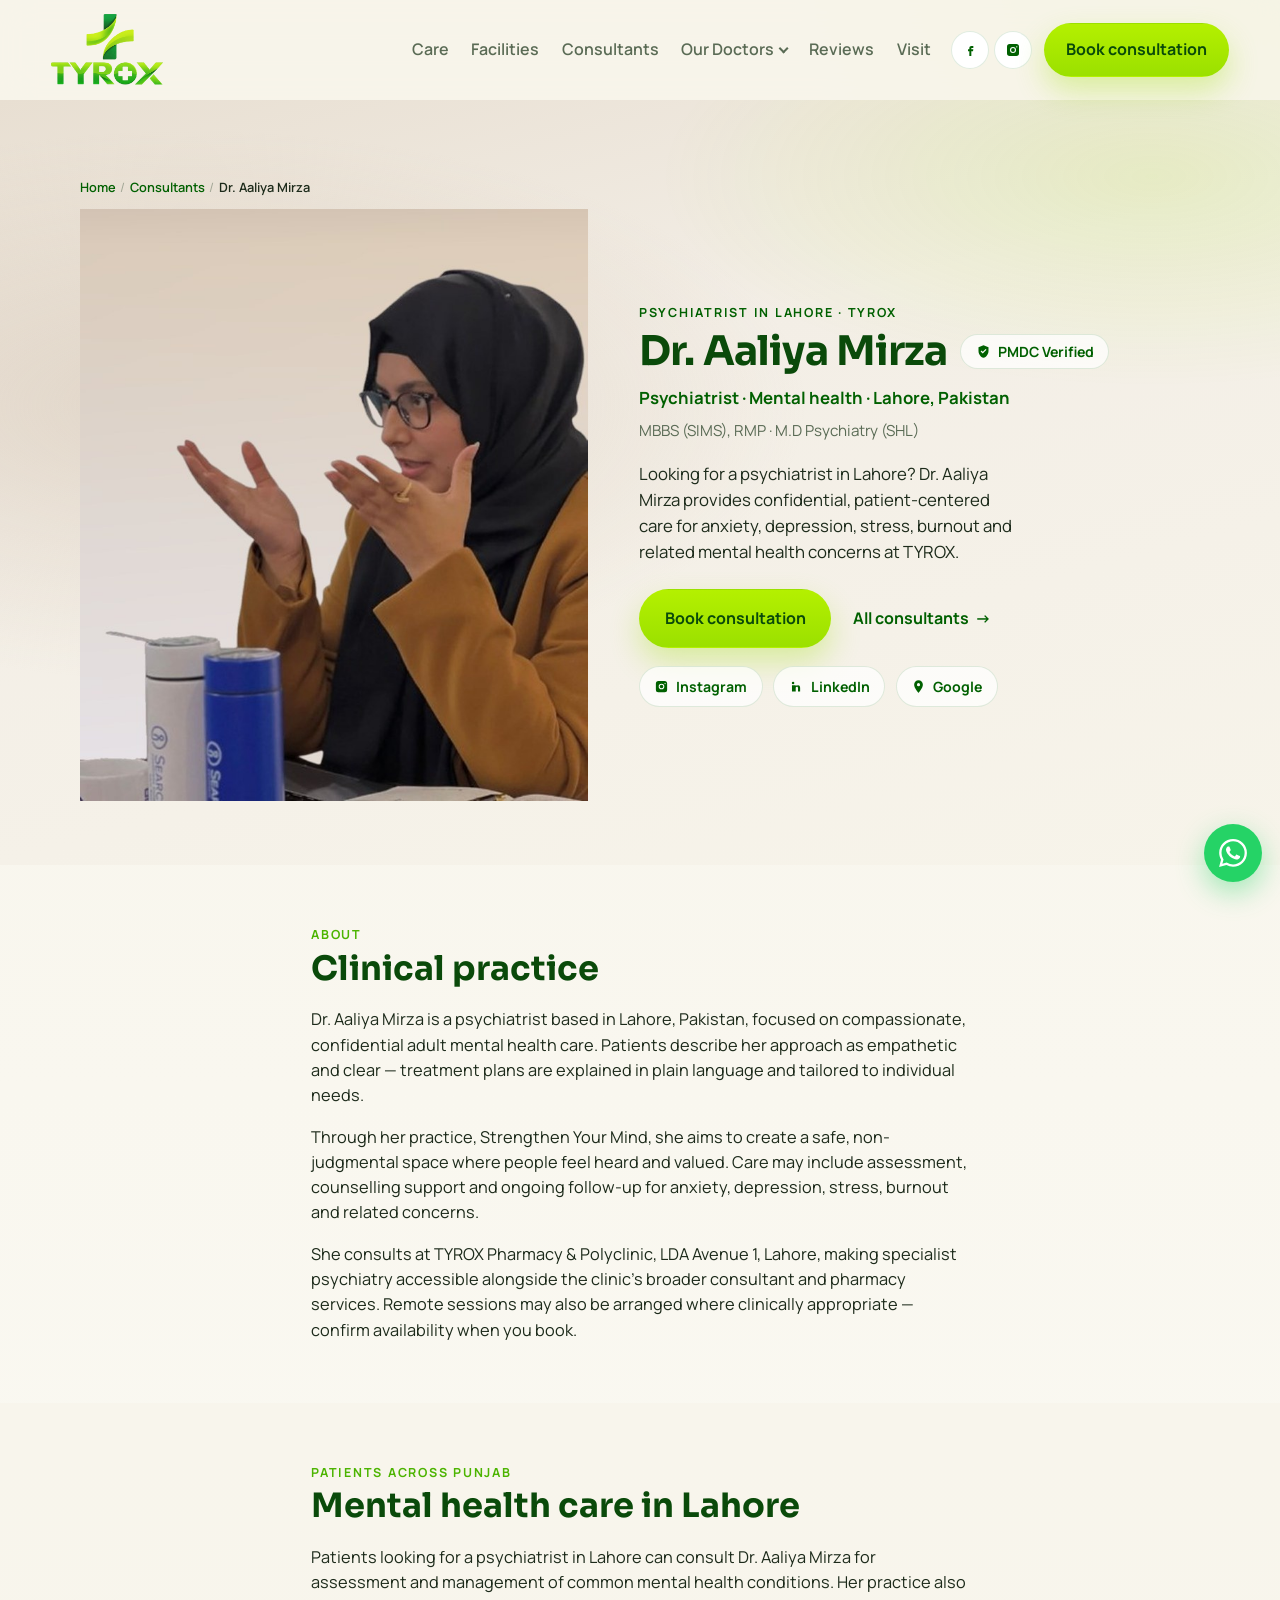
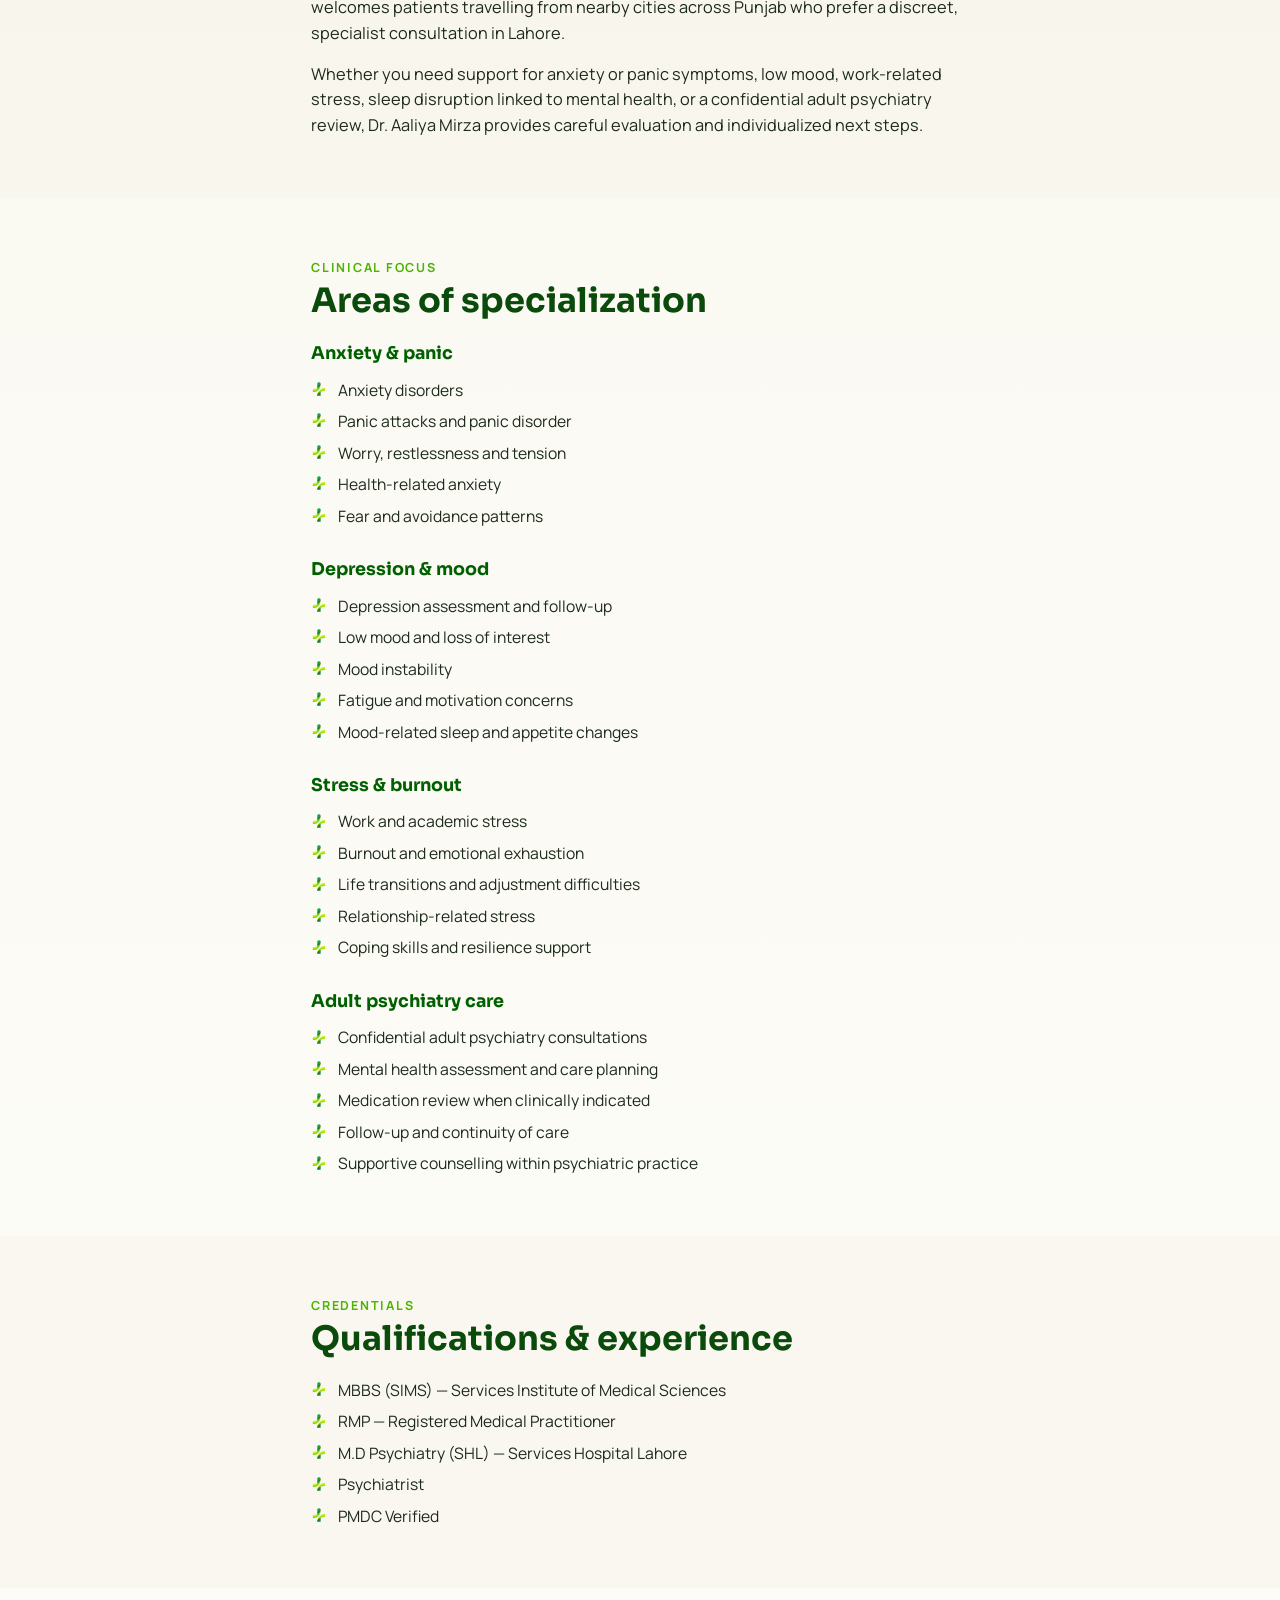
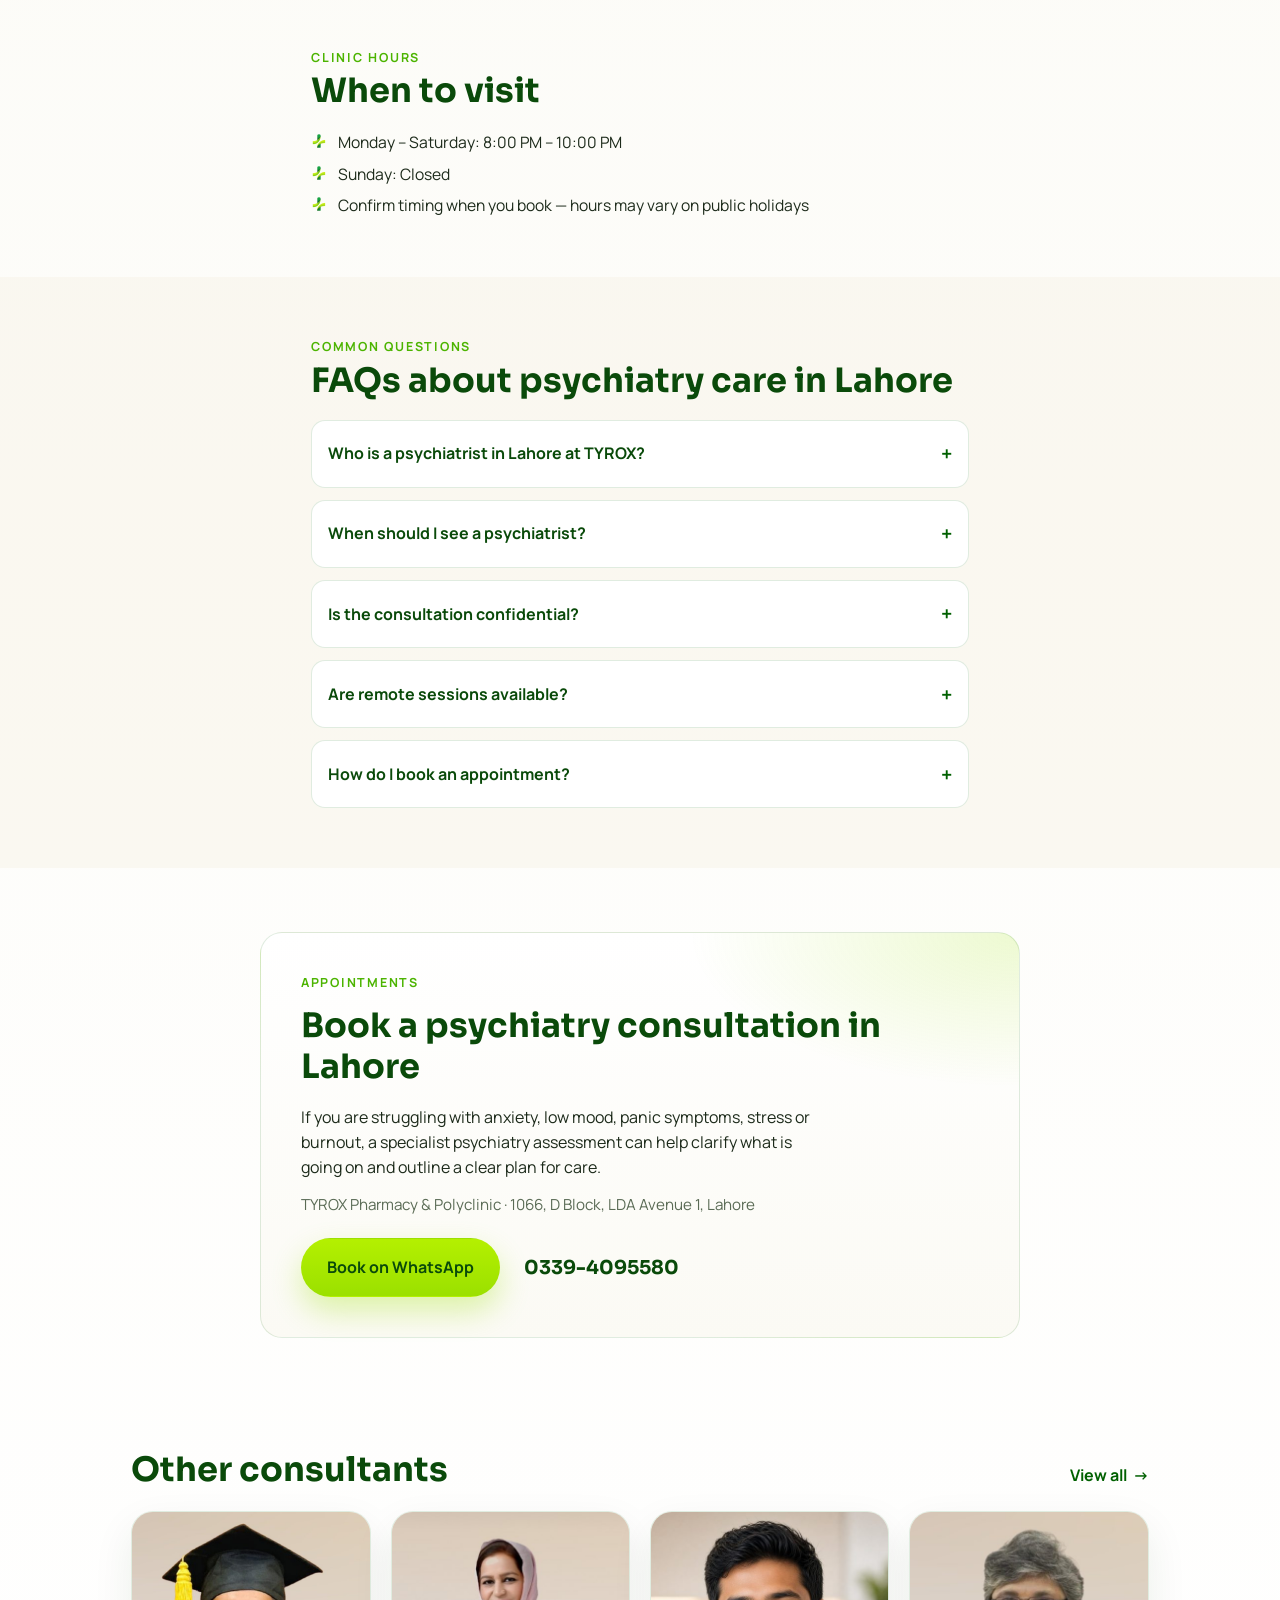
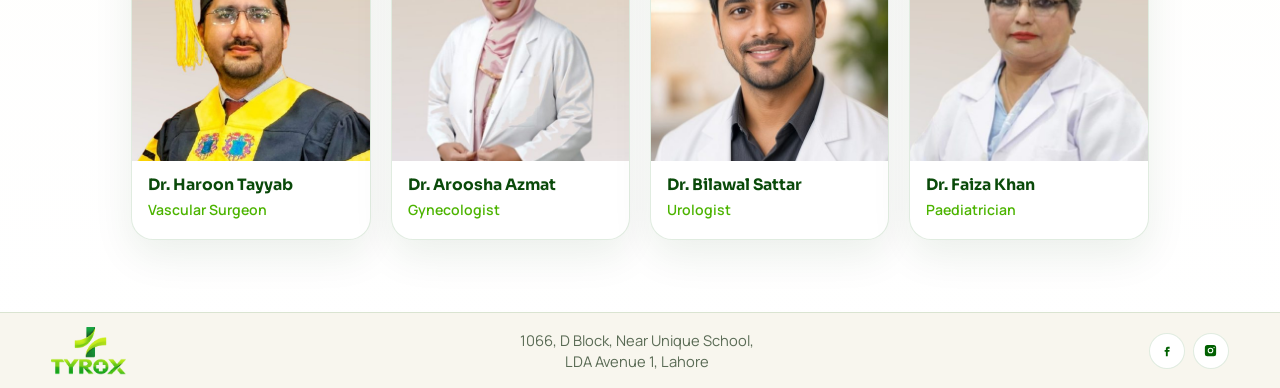
==== commit 4326dba9: "feat: add Aaliya credentials, hours, and direct WhatsApp contact Surface MBBS (SIMS), RMP, and M.D P" ====
--- a/Consultants/aaliya_mirza_psychiatrist.html
+++ b/Consultants/aaliya_mirza_psychiatrist.html
@@ -39,7 +39,7 @@
     "honorificPrefix": "Dr.",
     "image": "https://tyrox.net/images/Doctor/doctor-aaliya.jpg",
     "url": "https://tyrox.net/Consultants/aaliya_mirza_psychiatrist.html",
-    "telephone": "+923394833676",
+    "telephone": "+923394095580",
     "medicalSpecialty": ["Psychiatry"],
     "description": "Psychiatrist in Lahore providing confidential care for anxiety, depression, stress, burnout and adult mental health concerns at TYROX Pharmacy & Polyclinic, LDA Avenue 1.",
     "address": {
@@ -63,6 +63,15 @@
       "name": "TYROX Pharmacy & Polyclinic",
       "url": "https://tyrox.net/"
     },
+    "alumniOf": [
+      { "@type": "CollegeOrUniversity", "name": "Services Institute of Medical Sciences (SIMS)" },
+      { "@type": "CollegeOrUniversity", "name": "Services Hospital Lahore (SHL)" }
+    ],
+    "hasCredential": [
+      "MBBS (SIMS)",
+      "RMP",
+      "M.D Psychiatry (SHL)"
+    ],
     "availableService": [
       { "@type": "MedicalTherapy", "name": "Anxiety and panic disorder care" },
       { "@type": "MedicalTherapy", "name": "Depression and mood disorder consultation" },
@@ -113,7 +122,7 @@
         "name": "How do I book a consultation with Dr. Aaliya Mirza?",
         "acceptedAnswer": {
           "@type": "Answer",
-          "text": "Book by WhatsApp or call 0339-4833676. Consultations are available at TYROX Pharmacy & Polyclinic, 1066 D Block, LDA Avenue 1, Lahore. Typical clinic hours include weekday evenings and Saturday evenings; Sunday is closed — confirm when booking."
+          "text": "Book by WhatsApp or call 0339-4095580. Consultations are available Monday to Saturday, 8:00 PM to 10:00 PM, at TYROX Pharmacy & Polyclinic, 1066 D Block, LDA Avenue 1, Lahore. Confirm timing when booking."
         }
       }
     ]
@@ -125,7 +134,7 @@
 
   <a
     class="whatsapp-float"
-    href="https://wa.me/923394833676?text=Assalamualaikum%20TYROX%2C%20I%20would%20like%20to%20book%20a%20psychiatry%20consultation%20with%20Dr.%20Aaliya%20Mirza."
+    href="https://wa.me/923394095580?text=Assalamualaikum%20Dr.%20Aaliya%2C%20I%20would%20like%20to%20book%20a%20psychiatry%20consultation."
     target="_blank"
     rel="noopener noreferrer"
     aria-label="Book Dr. Aaliya on WhatsApp"
@@ -157,7 +166,7 @@
       <a href="../index.html#visit">Visit</a>
       <a
         class="nav-book btn btn-primary"
-        href="https://wa.me/923394833676?text=Assalamualaikum%20TYROX%2C%20I%20would%20like%20to%20book%20a%20psychiatry%20consultation%20with%20Dr.%20Aaliya%20Mirza."
+        href="https://wa.me/923394095580?text=Assalamualaikum%20Dr.%20Aaliya%2C%20I%20would%20like%20to%20book%20a%20psychiatry%20consultation."
         target="_blank"
         rel="noopener noreferrer"
       >Book consultation</a>
@@ -173,7 +182,7 @@
       </div>
       <a
         class="btn btn-primary header-cta"
-        href="https://wa.me/923394833676?text=Assalamualaikum%20TYROX%2C%20I%20would%20like%20to%20book%20a%20psychiatry%20consultation%20with%20Dr.%20Aaliya%20Mirza."
+        href="https://wa.me/923394095580?text=Assalamualaikum%20Dr.%20Aaliya%2C%20I%20would%20like%20to%20book%20a%20psychiatry%20consultation."
         target="_blank"
         rel="noopener noreferrer"
       >Book consultation</a>
@@ -218,14 +227,14 @@
             </p>
           </div>
           <p class="doc-hero__role">Psychiatrist · Mental health · Lahore, Pakistan</p>
-          <p class="doc-hero__creds">Adult psychiatry · Strengthen Your Mind</p>
+          <p class="doc-hero__creds">MBBS (SIMS), RMP · M.D Psychiatry (SHL)</p>
           <p class="doc-hero__lede">
             Looking for a psychiatrist in Lahore? Dr. Aaliya Mirza provides confidential, patient-centered care for anxiety, depression, stress, burnout and related mental health concerns at TYROX.
           </p>
           <div class="doc-hero__actions">
             <a
               class="btn btn-primary btn-lg"
-              href="https://wa.me/923394833676?text=Assalamualaikum%20TYROX%2C%20I%20would%20like%20to%20book%20a%20psychiatry%20consultation%20with%20Dr.%20Aaliya%20Mirza."
+              href="https://wa.me/923394095580?text=Assalamualaikum%20Dr.%20Aaliya%2C%20I%20would%20like%20to%20book%20a%20psychiatry%20consultation."
               target="_blank"
               rel="noopener noreferrer"
             >Book consultation</a>
@@ -349,21 +358,33 @@
       </div>
     </section>
 
-    <section class="section doc-section doc-section--soft" aria-labelledby="hours-heading">
+    <section class="section doc-section doc-section--soft" aria-labelledby="creds-heading">
+      <div class="doc-section__inner" data-reveal="up">
+        <p class="eyebrow dark">Credentials</p>
+        <h2 id="creds-heading">Qualifications &amp; experience</h2>
+        <ul class="doc-creds">
+          <li>MBBS (SIMS) — Services Institute of Medical Sciences</li>
+          <li>RMP — Registered Medical Practitioner</li>
+          <li>M.D Psychiatry (SHL) — Services Hospital Lahore</li>
+          <li>Psychiatrist</li>
+          <li>PMDC Verified</li>
+        </ul>
+      </div>
+    </section>
+
+    <section class="section doc-section" aria-labelledby="hours-heading">
       <div class="doc-section__inner" data-reveal="up">
         <p class="eyebrow dark">Clinic hours</p>
         <h2 id="hours-heading">When to visit</h2>
         <ul class="doc-creds">
-          <li>Monday: 2:00 PM – 9:00 PM</li>
-          <li>Tuesday – Friday: 8:00 PM – 11:00 PM</li>
-          <li>Saturday: 7:30 PM – 11:00 PM</li>
+          <li>Monday – Saturday: 8:00 PM – 10:00 PM</li>
           <li>Sunday: Closed</li>
           <li>Confirm timing when you book — hours may vary on public holidays</li>
         </ul>
       </div>
     </section>
 
-    <section class="section doc-section" aria-labelledby="faq-heading">
+    <section class="section doc-section doc-section--soft" aria-labelledby="faq-heading">
       <div class="doc-section__inner" data-reveal="up">
         <p class="eyebrow dark">Common questions</p>
         <h2 id="faq-heading">FAQs about psychiatry care in Lahore</h2>
@@ -386,7 +407,7 @@
           </details>
           <details class="doc-faq__item">
             <summary>How do I book an appointment?</summary>
-            <p>Call or WhatsApp <a href="tel:+923394833676">0339-4833676</a>, or use the Book consultation button on this page. Visits are at TYROX Pharmacy &amp; Polyclinic, 1066 D Block, LDA Avenue 1, Lahore.</p>
+            <p>Call or WhatsApp <a href="tel:+923394095580">0339-4095580</a>, or use the Book consultation button on this page. Clinic hours are Monday to Saturday, 8:00 PM to 10:00 PM, at TYROX Pharmacy &amp; Polyclinic, 1066 D Block, LDA Avenue 1, Lahore.</p>
           </details>
         </div>
       </div>
@@ -403,11 +424,11 @@
         <div class="doc-book__actions">
           <a
             class="btn btn-primary btn-lg"
-            href="https://wa.me/923394833676?text=Assalamualaikum%20TYROX%2C%20I%20would%20like%20to%20book%20a%20psychiatry%20consultation%20with%20Dr.%20Aaliya%20Mirza."
+            href="https://wa.me/923394095580?text=Assalamualaikum%20Dr.%20Aaliya%2C%20I%20would%20like%20to%20book%20a%20psychiatry%20consultation."
             target="_blank"
             rel="noopener noreferrer"
           >Book on WhatsApp</a>
-          <a class="doc-book__phone" href="tel:+923394833676">0339-4833676</a>
+          <a class="doc-book__phone" href="tel:+923394095580">0339-4095580</a>
         </div>
       </div>
     </section>
@@ -463,7 +484,7 @@
   <div class="doc-sticky-book" aria-hidden="false">
     <a
       class="btn btn-primary"
-      href="https://wa.me/923394833676?text=Assalamualaikum%20TYROX%2C%20I%20would%20like%20to%20book%20a%20psychiatry%20consultation%20with%20Dr.%20Aaliya%20Mirza."
+      href="https://wa.me/923394095580?text=Assalamualaikum%20Dr.%20Aaliya%2C%20I%20would%20like%20to%20book%20a%20psychiatry%20consultation."
       target="_blank"
       rel="noopener noreferrer"
     >Book consultation</a>
